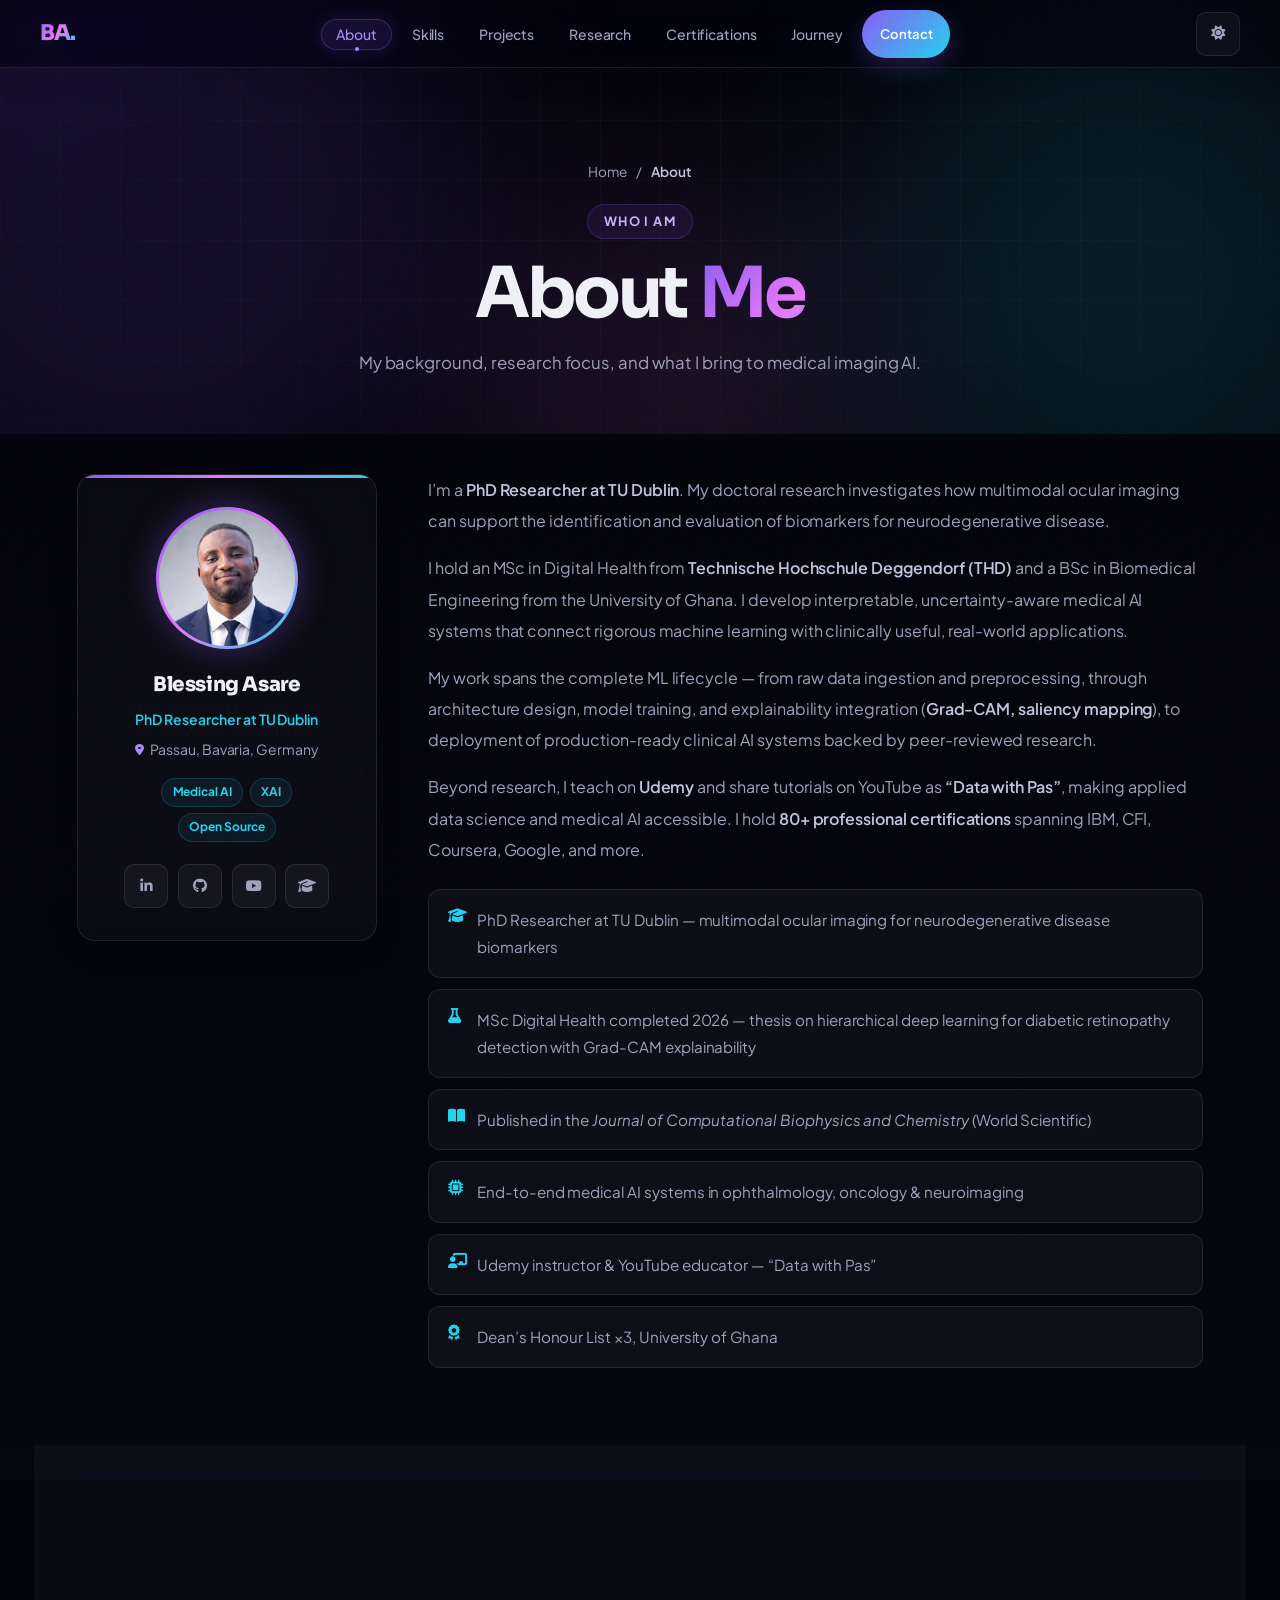
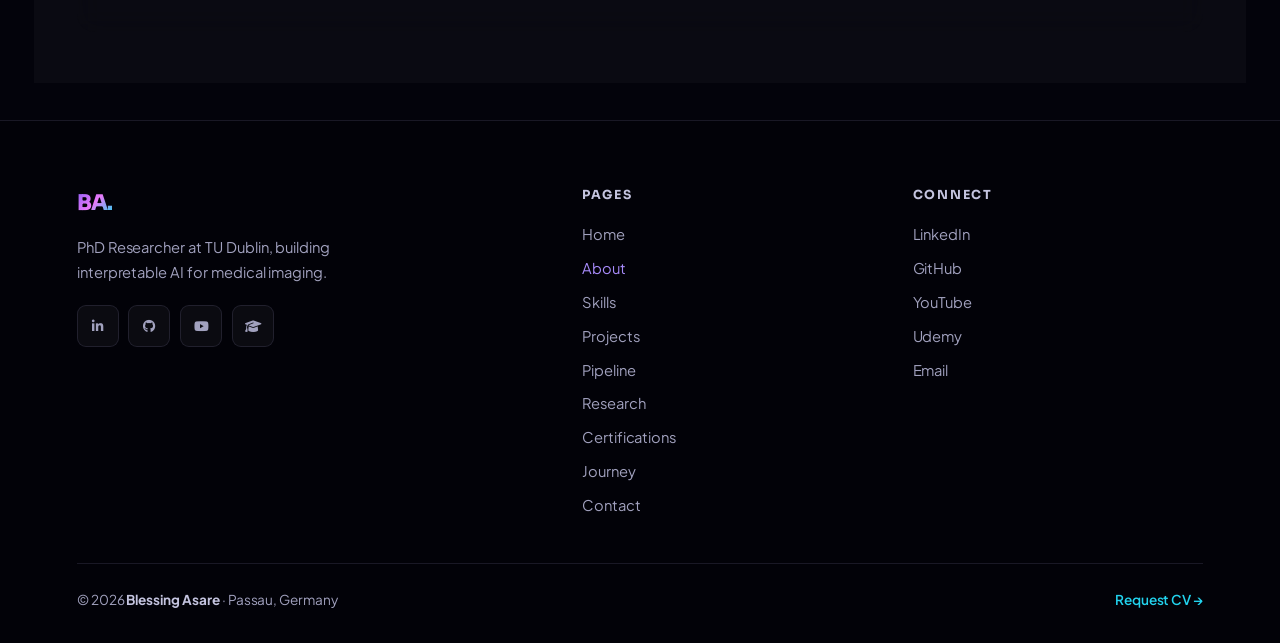
==== about.html @ c1b11897 "Split portfolio into multi-page site Home page plus separate pages for About, Skills, Projects, Pipe" ====
<!DOCTYPE html>
<html lang="en">
<head>
    <meta charset="UTF-8">
    <meta name="viewport" content="width=device-width, initial-scale=1.0">
    <title>About Me | Blessing Asare</title>
    <meta name="description" content="My background, research focus, and what I bring to medical imaging AI.">
    <meta property="og:title" content="About Me | Blessing Asare">
    <meta property="og:description" content="My background, research focus, and what I bring to medical imaging AI.">
    <meta property="og:image" content="https://pasbless1.github.io/portfolio/assets/profile.jpg">
    <meta property="og:type" content="website">
    <meta name="twitter:card" content="summary_large_image">
    
    <link href="https://fonts.googleapis.com/css2?family=Sora:wght@400;500;600;700;800&family=Plus+Jakarta+Sans:ital,wght@0,400;0,500;0,600;0,700;0,800;1,400&family=Instrument+Serif:ital@0;1&display=swap" rel="stylesheet">
<link rel="stylesheet" href="https://cdn.jsdelivr.net/npm/@fortawesome/fontawesome-free@6.5.2/css/all.min.css" crossorigin="anonymous">
    <link rel="stylesheet" href="assets/style.css">
    <script>try{if(localStorage.getItem('theme')==='light')document.documentElement.setAttribute('data-theme','light')}catch(e){}</script>
<noscript><style>.reveal{opacity:1!important;transform:none!important}@media(max-width:760px){nav{position:relative;height:auto;min-height:64px;flex-wrap:wrap;padding-block:1rem}.nav-links{display:flex;position:static;flex-wrap:wrap;order:3;padding:.5rem 0;box-shadow:none}.nav-links li,.nav-links a{width:auto}.hamburger,.theme-toggle{display:none}}</style></noscript>
</head>
<body>

<a class="skip-link" href="#main-content">Skip to content</a>
<div id="progress-bar"></div>
<div id="cursor-glow"></div>

<nav id="navbar" aria-label="Primary navigation">
    <a href="index.html" class="nav-logo">BA.</a>
    <ul class="nav-links" id="nav-menu">
        <li><a href="about.html" class="active" aria-current="page">About</a></li>
        <li><a href="skills.html">Skills</a></li>
        <li><a href="projects.html">Projects</a></li>
        <li><a href="research.html">Research</a></li>
        <li><a href="certifications.html">Certifications</a></li>
        <li><a href="journey.html">Journey</a></li>
        <li><a href="contact.html" class="btn btn-grad nav-cta" style="padding:0.45rem 1.1rem;font-size:0.82rem;">Contact</a></li>
    </ul>
    <div style="display:flex;align-items:center;gap:0.5rem">
        <button class="theme-toggle" id="theme-btn" onclick="toggleTheme()" aria-label="Toggle light/dark mode"><i class="fas fa-sun" id="theme-icon"></i></button>
        <button class="hamburger" onclick="toggleMenu()" aria-label="Open navigation menu" aria-controls="nav-menu" aria-expanded="false"><i class="fas fa-bars" id="ham-icon"></i></button>
    </div>
</nav>

<main id="main-content">
<header class="page-hero">
    <div class="aurora"><div class="aurora-blob"></div><div class="aurora-blob"></div><div class="aurora-blob"></div></div>
    <div class="hero-grid-bg"></div>
    <div class="page-hero-inner">
        <div class="crumbs" role="navigation" aria-label="Breadcrumb"><a href="index.html">Home</a><span aria-hidden="true">/</span><span aria-current="page">About</span></div>
        <span class="section-eyebrow">Who I Am</span>
        <h1 class="page-title">About <span class="grad">Me</span></h1>
        <p class="page-desc">My background, research focus, and what I bring to medical imaging AI.</p>
    </div>
</header>

<section id="about" class="page-body">
    <div class="container">
        <div class="about-grid">
            <div class="glass about-card reveal">
                <div class="about-photo-wrap">
                    <img src="assets/profile.jpg" alt="Blessing Asare — Medical AI Researcher" loading="lazy">
                </div>
                <div class="about-name">Blessing Asare</div>
                <div class="about-title">PhD Researcher at TU Dublin<br></div>
                <div class="about-location"><i class="fas fa-map-marker-alt" style="color:var(--violet-light);font-size:.75rem"></i> Passau, Bavaria, Germany</div>
                <div class="about-badges">
                    <span class="badge">Medical AI</span>
                    <span class="badge">XAI</span>
                    <span class="badge">Open Source</span>
                </div>
                <div class="socials">
                    <a href="https://www.linkedin.com/in/blessing-asare" target="_blank" class="social-btn" title="LinkedIn" rel="noopener noreferrer" aria-label="LinkedIn"><i class="fab fa-linkedin-in"></i></a>
                    <a href="https://github.com/PasBless1" target="_blank" class="social-btn" title="GitHub" rel="noopener noreferrer" aria-label="GitHub"><i class="fab fa-github"></i></a>
                    <a href="https://www.youtube.com/@DatawithPas" target="_blank" class="social-btn" title="YouTube" rel="noopener noreferrer" aria-label="YouTube"><i class="fab fa-youtube"></i></a>
                    <a href="https://www.udemy.com/user/pas-bless/" target="_blank" class="social-btn" title="Udemy" rel="noopener noreferrer" aria-label="Udemy"><i class="fas fa-graduation-cap"></i></a>
                </div>
            </div>
            <div class="about-content reveal">
                <p>I&rsquo;m a <strong>PhD Researcher at TU Dublin</strong>. My doctoral research investigates how multimodal ocular imaging can support the identification and evaluation of biomarkers for neurodegenerative disease.</p>
                <p>I hold an MSc in Digital Health from <strong>Technische Hochschule Deggendorf (THD)</strong> and a BSc in Biomedical Engineering from the University of Ghana. I develop interpretable, uncertainty-aware medical AI systems that connect rigorous machine learning with clinically useful, real-world applications.</p>
                <p>My work spans the complete ML lifecycle — from raw data ingestion and preprocessing, through architecture design, model training, and explainability integration (<strong>Grad-CAM, saliency mapping</strong>), to deployment of production-ready clinical AI systems backed by peer-reviewed research.</p>
                <p>Beyond research, I teach on <strong>Udemy</strong> and share tutorials on YouTube as <strong>&ldquo;Data with Pas&rdquo;</strong>, making applied data science and medical AI accessible. I hold <strong>80+ professional certifications</strong> spanning IBM, CFI, Coursera, Google, and more.</p>
                <ul class="about-highlights">
                    <li><i class="fas fa-graduation-cap"></i> PhD Researcher at TU Dublin — multimodal ocular imaging for neurodegenerative disease biomarkers</li>
                    <li><i class="fas fa-flask"></i> MSc Digital Health completed 2026 — thesis on hierarchical deep learning for diabetic retinopathy detection with Grad-CAM explainability</li>
                    <li><i class="fas fa-book-open"></i> <span>Published in the <em>Journal of Computational Biophysics and Chemistry</em> (World Scientific)</span></li>
                    <li><i class="fas fa-microchip"></i> End-to-end medical AI systems in ophthalmology, oncology &amp; neuroimaging</li>
                    <li><i class="fas fa-chalkboard-teacher"></i> Udemy instructor &amp; YouTube educator — &ldquo;Data with Pas&rdquo;</li>
                    <li><i class="fas fa-award"></i> Dean&rsquo;s Honour List &times;3, University of Ghana</li>
                </ul>
            </div>
        </div>
    </div>
</section>

<div class="next-wrap">
    <a class="glass next-card reveal" href="skills.html">
        <div><span class="next-label">Next &middot; Skills</span><span class="next-title">Skills &amp; Technologies</span></div>
        <span class="next-arrow" aria-hidden="true"><i class="fas fa-arrow-right"></i></span>
    </a>
</div>
</main>

<footer class="site-footer">
    <div class="footer-top">
        <div class="footer-brand">
            <a href="index.html" class="nav-logo">BA.</a>
            <p>PhD Researcher at TU Dublin, building interpretable AI for medical imaging.</p>
            <div class="footer-socials">
                <a href="https://www.linkedin.com/in/blessing-asare" target="_blank" class="footer-social-btn" title="LinkedIn" rel="noopener noreferrer" aria-label="LinkedIn"><i class="fab fa-linkedin-in"></i></a>
                <a href="https://github.com/PasBless1" target="_blank" class="footer-social-btn" title="GitHub" rel="noopener noreferrer" aria-label="GitHub"><i class="fab fa-github"></i></a>
                <a href="https://www.youtube.com/@DatawithPas" target="_blank" class="footer-social-btn" title="YouTube" rel="noopener noreferrer" aria-label="YouTube"><i class="fab fa-youtube"></i></a>
                <a href="https://www.udemy.com/user/pas-bless/" target="_blank" class="footer-social-btn" title="Udemy" rel="noopener noreferrer" aria-label="Udemy"><i class="fas fa-graduation-cap"></i></a>
            </div>
        </div>
        <div>
            <h4>Pages</h4>
            <ul>
                <li><a href="index.html">Home</a></li>
                <li><a href="about.html" aria-current="page">About</a></li>
                <li><a href="skills.html">Skills</a></li>
                <li><a href="projects.html">Projects</a></li>
                <li><a href="pipeline.html">Pipeline</a></li>
                <li><a href="research.html">Research</a></li>
                <li><a href="certifications.html">Certifications</a></li>
                <li><a href="journey.html">Journey</a></li>
                <li><a href="contact.html">Contact</a></li>
            </ul>
        </div>
        <div>
            <h4>Connect</h4>
            <ul>
                <li><a href="https://www.linkedin.com/in/blessing-asare" target="_blank" rel="noopener noreferrer">LinkedIn</a></li>
                <li><a href="https://github.com/PasBless1" target="_blank" rel="noopener noreferrer">GitHub</a></li>
                <li><a href="https://www.youtube.com/@DatawithPas" target="_blank" rel="noopener noreferrer">YouTube</a></li>
                <li><a href="https://www.udemy.com/user/pas-bless/" target="_blank" rel="noopener noreferrer">Udemy</a></li>
                <li><a href="mailto:asareblessing8@gmail.com">Email</a></li>
            </ul>
        </div>
    </div>
    <div class="footer-bottom">
        <span>&copy; 2026 <strong style="color:var(--text-soft)">Blessing Asare</strong> &middot; Passau, Germany</span>
        <a href="mailto:asareblessing8@gmail.com?subject=CV%20request">Request CV &rarr;</a>
    </div>
</footer>

<button class="to-top" id="to-top" type="button" aria-label="Back to top"><svg viewBox="0 0 50 50" aria-hidden="true"><circle cx="25" cy="25" r="23"/></svg><i class="fas fa-arrow-up" aria-hidden="true"></i></button>

<script src="assets/main.js"></script>
</body>
</html>
---- assets/style.css ----
*,*::before,*::after{box-sizing:border-box;margin:0;padding:0}
    :root{
        --bg:#03030b;--bg-2:#060612;
        --surface:rgba(255,255,255,0.04);--surface-hover:rgba(255,255,255,0.07);
        --border:rgba(255,255,255,0.07);--border-hover:rgba(139,92,246,0.5);
        --text:#f0f0f8;--text-muted:#6a6a92;--text-soft:#a0a0c8;
        --violet:#8b5cf6;--violet-light:#a78bfa;--cyan:#22d3ee;--pink:#e879f9;--green:#22c55e;
        --amber:#f59e0b;
        --gradient:linear-gradient(135deg,#8b5cf6 0%,#22d3ee 100%);
        --gradient-2:linear-gradient(135deg,#8b5cf6 0%,#e879f9 50%,#22d3ee 100%);
        --r:18px;
    }
    html{scroll-behavior:smooth;scroll-padding-top:80px}
    body{font-family:'Plus Jakarta Sans',system-ui,sans-serif;background:var(--bg);color:var(--text);line-height:1.7;overflow-x:hidden}
    ::-webkit-scrollbar{width:4px}::-webkit-scrollbar-track{background:transparent}
    ::-webkit-scrollbar-thumb{background:linear-gradient(180deg,var(--violet),var(--cyan));border-radius:4px}

    /* ── SCROLL PROGRESS ── */
    #progress-bar{position:fixed;top:0;left:0;height:2.5px;width:0%;background:var(--gradient-2);z-index:300;box-shadow:0 0 10px rgba(139,92,246,0.8)}

    /* ── CURSOR GLOW ── */
    #cursor-glow{position:fixed;pointer-events:none;z-index:0;width:500px;height:500px;border-radius:50%;background:radial-gradient(circle,rgba(139,92,246,0.06) 0%,transparent 68%);transform:translate(-50%,-50%);transition:left .7s ease,top .7s ease}

    /* ── NAV ── */
    nav{position:fixed;top:0;left:0;right:0;z-index:100;padding:0 2.5rem;height:68px;display:flex;align-items:center;justify-content:space-between;background:rgba(3,3,11,0.6);backdrop-filter:blur(28px) saturate(200%);border-bottom:1px solid var(--border);transition:background .3s}
    nav.scrolled{background:rgba(3,3,11,0.88)}
    .nav-logo{font-family:'Sora',sans-serif;font-size:1.35rem;font-weight:800;background:var(--gradient-2);-webkit-background-clip:text;-webkit-text-fill-color:transparent;text-decoration:none;letter-spacing:-0.02em}
    .nav-links{display:flex;gap:0.25rem;list-style:none;align-items:center}
    .nav-links a{color:var(--text-muted);text-decoration:none;font-size:0.84rem;font-weight:500;padding:0.4rem 0.95rem;border-radius:50px;transition:all .25s}
    .nav-links a:hover{color:var(--text);background:var(--surface)}
    .nav-links a.active{color:var(--violet-light)!important;background:rgba(139,92,246,0.1)}
    .nav-cta{background:var(--gradient)!important;color:white!important;font-weight:600!important;box-shadow:0 0 22px rgba(139,92,246,0.3)}
    .nav-cta:hover{box-shadow:0 0 36px rgba(139,92,246,0.55)!important;transform:translateY(-1px)}
    .hamburger{display:none;cursor:pointer;color:var(--text);font-size:1.2rem;background:none;border:none;width:38px;height:38px;border-radius:10px;background:var(--surface);border:1px solid var(--border);align-items:center;justify-content:center}

    /* ── HERO ── */
    #hero{min-height:100vh;display:grid;grid-template-columns:1fr 1fr;gap:4rem;align-items:center;padding:9rem 6vw 5rem;position:relative;overflow:hidden}
    .aurora{position:absolute;inset:0;z-index:0;pointer-events:none;overflow:hidden}
    .aurora-blob{position:absolute;border-radius:50%;filter:blur(110px);opacity:0.15;animation:float 14s ease-in-out infinite}
    .aurora-blob:nth-child(1){width:650px;height:650px;background:#8b5cf6;top:-120px;left:-180px;animation-delay:0s}
    .aurora-blob:nth-child(2){width:550px;height:550px;background:#22d3ee;bottom:-120px;right:-120px;animation-delay:-5s}
    .aurora-blob:nth-child(3){width:380px;height:380px;background:#e879f9;top:45%;left:38%;animation-delay:-9s}
    @keyframes float{0%,100%{transform:translate(0,0) scale(1)}33%{transform:translate(35px,-35px) scale(1.06)}66%{transform:translate(-25px,22px) scale(0.96)}}
    .hero-grid-bg{position:absolute;inset:0;z-index:0;background-image:linear-gradient(rgba(255,255,255,0.025) 1px,transparent 1px),linear-gradient(90deg,rgba(255,255,255,0.025) 1px,transparent 1px);background-size:60px 60px;mask-image:radial-gradient(ellipse 85% 85% at 50% 50%,black 30%,transparent 100%)}
    .hero-left,.hero-right{position:relative;z-index:1}
    .hero-right{display:flex;flex-direction:column;align-items:center;gap:1.8rem}

    /* eyebrow */
    .hero-eyebrow{display:inline-flex;align-items:center;gap:0.6rem;background:rgba(139,92,246,0.1);border:1px solid rgba(139,92,246,0.28);color:#c4b5fd;padding:0.38rem 1.1rem;border-radius:50px;font-size:0.77rem;font-weight:600;letter-spacing:0.05em;text-transform:uppercase;margin-bottom:1.6rem}
    .hero-eyebrow .dot{width:7px;height:7px;background:var(--green);border-radius:50%;box-shadow:0 0 6px rgba(34,197,94,0.8);animation:pulse-dot 2s ease-in-out infinite}
    @keyframes pulse-dot{0%,100%{opacity:1;transform:scale(1)}50%{opacity:0.4;transform:scale(1.6)}}

    /* title */
    h1.hero-title{font-family:'Sora',sans-serif;font-size:clamp(2.8rem,5.8vw,5rem);font-weight:800;line-height:1.03;letter-spacing:-0.03em;margin-bottom:1.1rem}
    .hero-title .name{display:block;background:var(--gradient-2);background-size:200% auto;-webkit-background-clip:text;-webkit-text-fill-color:transparent;animation:shimmer 6s linear infinite}
    @keyframes shimmer{0%{background-position:0% center}100%{background-position:200% center}}

    /* role pills */
    .hero-role{display:flex;flex-wrap:wrap;gap:0.5rem;margin-bottom:1.5rem}
    .role-pill{background:rgba(255,255,255,0.04);border:1px solid rgba(255,255,255,0.1);color:var(--text-soft);padding:0.3rem 0.9rem;border-radius:50px;font-size:0.8rem;font-weight:500}

    .hero-desc{font-size:0.97rem;color:var(--text-muted);line-height:1.9;margin-bottom:2.2rem;max-width:520px}
    .hero-desc strong{color:var(--text-soft);font-weight:600}
    .hero-actions{display:flex;gap:0.85rem;flex-wrap:wrap}
    .btn{display:inline-flex;align-items:center;gap:0.5rem;padding:0.82rem 1.9rem;border-radius:50px;font-size:0.9rem;font-weight:600;text-decoration:none;transition:all .3s;cursor:pointer;border:none}
    .btn-grad{background:var(--gradient);color:white;box-shadow:0 0 28px rgba(139,92,246,0.35)}
    .btn-grad:hover{transform:translateY(-3px);box-shadow:0 0 45px rgba(139,92,246,0.6)}
    .btn-ghost{background:rgba(255,255,255,0.04);color:var(--text);border:1px solid var(--border)}
    .btn-ghost:hover{background:rgba(255,255,255,0.08);border-color:rgba(139,92,246,0.45);transform:translateY(-3px)}

    /* photo ring */
    .hero-photo-wrap{position:relative;display:flex;align-items:center;justify-content:center}
    .hero-photo-ring{position:relative;width:268px;height:268px;border-radius:50%;padding:4px;background:var(--gradient-2);box-shadow:0 0 0 12px rgba(139,92,246,0.07),0 0 70px rgba(139,92,246,0.45),0 0 140px rgba(34,211,238,0.12);animation:ring-pulse 4.5s ease-in-out infinite}
    @keyframes ring-pulse{0%,100%{box-shadow:0 0 0 12px rgba(139,92,246,0.07),0 0 70px rgba(139,92,246,0.45),0 0 140px rgba(34,211,238,0.12)}50%{box-shadow:0 0 0 18px rgba(139,92,246,0.1),0 0 90px rgba(139,92,246,0.65),0 0 180px rgba(34,211,238,0.22)}}
    .hero-photo-ring img{width:100%;height:100%;border-radius:50%;object-fit:cover;object-position:center 10%;display:block}
    .hero-photo-badge{position:absolute;bottom:10px;right:-14px;background:rgba(3,3,11,0.92);backdrop-filter:blur(12px);border:1px solid rgba(34,211,238,0.25);border-radius:50px;padding:0.48rem 1rem;font-size:0.74rem;font-weight:700;color:var(--cyan);display:flex;align-items:center;gap:0.45rem;white-space:nowrap;box-shadow:0 4px 20px rgba(0,0,0,0.4)}
    .hero-photo-badge .green-dot{width:7px;height:7px;background:var(--green);border-radius:50%;box-shadow:0 0 6px rgba(34,197,94,0.8);animation:pulse-dot 2s infinite}

    /* stats */
    .hero-stats{display:grid;grid-template-columns:repeat(3,1fr);gap:1px;background:var(--border);border:1px solid var(--border);border-radius:var(--r);overflow:hidden;width:100%}
    .hero-stat{background:var(--bg);padding:1.3rem 1rem;text-align:center;transition:background .3s;position:relative;overflow:hidden}
    .hero-stat::before{content:'';position:absolute;top:0;left:0;right:0;height:2px;background:var(--gradient);transform:scaleX(0);transition:transform .3s;transform-origin:left}
    .hero-stat:hover::before{transform:scaleX(1)}
    .hero-stat:hover{background:var(--surface)}
    .hero-stat-num{font-family:'Sora',sans-serif;font-size:2rem;font-weight:800;background:var(--gradient-2);-webkit-background-clip:text;-webkit-text-fill-color:transparent;line-height:1}
    .hero-stat-label{font-size:0.69rem;color:var(--text-muted);margin-top:0.35rem;font-weight:500;text-transform:uppercase;letter-spacing:0.06em}

    /* ── SHARED ── */
    section{padding:7rem 6vw;position:relative;z-index:1}
    .container{max-width:1200px;margin:0 auto}
    .section-header{text-align:center;margin-bottom:4rem}
    .section-eyebrow{display:inline-block;background:rgba(139,92,246,0.09);border:1px solid rgba(139,92,246,0.22);color:#c4b5fd;padding:0.28rem 1rem;border-radius:50px;font-size:0.71rem;font-weight:700;letter-spacing:0.12em;text-transform:uppercase;margin-bottom:1rem}
    h2.section-title{font-family:'Sora',sans-serif;font-size:clamp(1.9rem,3.5vw,2.8rem);font-weight:800;letter-spacing:-0.03em;margin-bottom:0.8rem;position:relative;display:inline-block}
    h2.section-title::after{content:'';display:block;height:3px;margin-top:0.5rem;background:var(--gradient-2);border-radius:2px;width:60%;margin-left:auto;margin-right:auto}
    .section-desc{color:var(--text-muted);max-width:560px;margin:.6rem auto 0;font-size:0.95rem;line-height:1.8}

    .glass{background:rgba(255,255,255,0.03);border:1px solid var(--border);border-radius:var(--r);backdrop-filter:blur(12px);transition:all .35s cubic-bezier(0.4,0,0.2,1)}
    .glass:hover{background:rgba(255,255,255,0.055);border-color:rgba(139,92,246,0.3);transform:translateY(-4px);box-shadow:0 24px 60px rgba(139,92,246,0.1)}

    /* section separators */
    .section-sep{height:1px;background:linear-gradient(90deg,transparent,rgba(139,92,246,0.3),rgba(34,211,238,0.2),transparent);margin:0 6vw}

    /* ── ABOUT ── */
    #about{background:linear-gradient(180deg,var(--bg) 0%,#060612 100%)}
    .about-grid{display:grid;grid-template-columns:300px 1fr;gap:3rem;align-items:start}
    .about-card{padding:2.5rem;text-align:center;position:relative;overflow:hidden}
    .about-card::before{content:'';position:absolute;top:0;left:0;right:0;height:3px;background:var(--gradient-2)}
    .about-photo-wrap{width:130px;height:130px;border-radius:50%;padding:3px;background:var(--gradient-2);margin:0 auto 1.2rem;box-shadow:0 0 35px rgba(139,92,246,0.35)}
    .about-photo-wrap img{width:100%;height:100%;border-radius:50%;object-fit:cover;object-position:center 10%;display:block}
    .about-name{font-family:'Sora',sans-serif;font-size:1.25rem;font-weight:800;letter-spacing:-0.02em}
    .about-title{color:var(--cyan);font-size:0.8rem;font-weight:600;margin-top:0.35rem;line-height:1.6}
    .about-location{color:var(--text-muted);font-size:0.76rem;margin-top:0.5rem;display:flex;align-items:center;justify-content:center;gap:0.4rem}
    .about-badges{display:flex;gap:0.4rem;justify-content:center;flex-wrap:wrap;margin-top:1rem}
    .badge{background:rgba(34,211,238,0.07);border:1px solid rgba(34,211,238,0.18);color:var(--cyan);padding:0.2rem 0.65rem;border-radius:50px;font-size:0.67rem;font-weight:700}
    .socials{display:flex;justify-content:center;gap:0.6rem;margin-top:1.4rem}
    .social-btn{width:38px;height:38px;border-radius:10px;background:var(--surface);border:1px solid var(--border);display:flex;align-items:center;justify-content:center;color:var(--text-muted);text-decoration:none;transition:all .25s;font-size:0.9rem}
    .social-btn:hover{background:var(--violet);border-color:var(--violet);color:white;transform:translateY(-3px) scale(1.05)}
    .about-content p{color:var(--text-muted);margin-bottom:1rem;line-height:1.9;font-size:0.94rem}
    .about-content strong{color:var(--text-soft);font-weight:600}
    .about-highlights{list-style:none;margin-top:1.5rem;display:flex;flex-direction:column;gap:0.7rem}
    .about-highlights li{display:flex;align-items:flex-start;gap:0.8rem;padding:0.9rem 1.1rem;border-radius:12px;background:var(--surface);border:1px solid var(--border);font-size:0.87rem;color:var(--text-muted);transition:all .25s}
    .about-highlights li:hover{border-color:rgba(139,92,246,0.3);background:var(--surface-hover);color:var(--text-soft)}
    .about-highlights li i{color:var(--cyan);flex-shrink:0;margin-top:2px;width:16px}

    /* ── SKILLS ── */
    #skills{background:var(--bg)}
    .skills-grid{display:grid;grid-template-columns:repeat(auto-fit,minmax(270px,1fr));gap:1.2rem}
    .skill-card{padding:1.9rem;position:relative;overflow:hidden;border-bottom:3px solid transparent;transition:all .35s}
    .skill-card.c-violet:hover{border-color:var(--violet);box-shadow:0 20px 50px rgba(139,92,246,0.15)}
    .skill-card.c-cyan:hover{border-color:var(--cyan);box-shadow:0 20px 50px rgba(34,211,238,0.12)}
    .skill-card.c-pink:hover{border-color:var(--pink);box-shadow:0 20px 50px rgba(232,121,249,0.12)}
    .skill-card.c-blue:hover{border-color:#60a5fa;box-shadow:0 20px 50px rgba(96,165,250,0.12)}
    .skill-card.c-green:hover{border-color:var(--green);box-shadow:0 20px 50px rgba(34,197,94,0.1)}
    .skill-card.c-amber:hover{border-color:var(--amber);box-shadow:0 20px 50px rgba(245,158,11,0.1)}
    .skill-card-header{display:flex;align-items:center;gap:0.9rem;margin-bottom:1.3rem}
    .skill-icon-wrap{width:44px;height:44px;border-radius:12px;display:flex;align-items:center;justify-content:center;font-size:1.3rem;flex-shrink:0}
    .ic-violet{background:rgba(139,92,246,0.12);border:1px solid rgba(139,92,246,0.2)}
    .ic-cyan{background:rgba(34,211,238,0.1);border:1px solid rgba(34,211,238,0.18)}
    .ic-pink{background:rgba(232,121,249,0.1);border:1px solid rgba(232,121,249,0.18)}
    .ic-blue{background:rgba(96,165,250,0.1);border:1px solid rgba(96,165,250,0.18)}
    .ic-green{background:rgba(34,197,94,0.1);border:1px solid rgba(34,197,94,0.18)}
    .ic-amber{background:rgba(245,158,11,0.1);border:1px solid rgba(245,158,11,0.18)}
    .skill-card h3{font-family:'Sora',sans-serif;font-size:0.95rem;font-weight:700}
    .skill-tags{display:flex;flex-wrap:wrap;gap:0.45rem}
    .skill-tag{background:rgba(255,255,255,0.04);border:1px solid rgba(255,255,255,0.08);color:var(--text-muted);padding:0.25rem 0.72rem;border-radius:50px;font-size:0.74rem;font-weight:500;transition:all .2s;cursor:default}
    .skill-card.c-violet .skill-tag:hover{background:rgba(139,92,246,0.12);border-color:rgba(139,92,246,0.4);color:#c4b5fd}
    .skill-card.c-cyan .skill-tag:hover{background:rgba(34,211,238,0.1);border-color:rgba(34,211,238,0.35);color:var(--cyan)}
    .skill-card.c-pink .skill-tag:hover{background:rgba(232,121,249,0.1);border-color:rgba(232,121,249,0.35);color:var(--pink)}
    .skill-card.c-blue .skill-tag:hover{background:rgba(96,165,250,0.1);border-color:rgba(96,165,250,0.35);color:#93c5fd}
    .skill-card.c-green .skill-tag:hover{background:rgba(34,197,94,0.1);border-color:rgba(34,197,94,0.35);color:var(--green)}
    .skill-card.c-amber .skill-tag:hover{background:rgba(245,158,11,0.1);border-color:rgba(245,158,11,0.35);color:var(--amber)}

    /* ── PROJECTS ── */
    #projects{background:linear-gradient(180deg,var(--bg) 0%,#060612 100%)}
    .projects-grid{display:grid;grid-template-columns:repeat(auto-fit,minmax(320px,1fr));gap:1.3rem}
    .project-card{padding:2rem;position:relative;overflow:hidden}
    .project-card::before{content:'';position:absolute;top:0;left:0;right:0;height:3px;background:var(--gradient-2);transform:scaleX(0);transition:transform .4s ease;transform-origin:left}
    .glass.project-card:hover::before{transform:scaleX(1)}
    .project-top{display:flex;justify-content:space-between;align-items:flex-start;margin-bottom:1.1rem}
    .project-emoji-box{width:52px;height:52px;border-radius:14px;background:rgba(139,92,246,0.1);border:1px solid rgba(139,92,246,0.2);display:flex;align-items:center;justify-content:center;font-size:1.7rem}
    .project-actions{display:flex;gap:0.5rem}
    .icon-btn{width:34px;height:34px;background:var(--surface);border:1px solid var(--border);border-radius:10px;display:flex;align-items:center;justify-content:center;color:var(--text-muted);text-decoration:none;transition:all .25s;font-size:0.82rem}
    .icon-btn:hover{background:var(--violet);border-color:var(--violet);color:white;transform:translateY(-2px)}
    .project-card h3{font-family:'Sora',sans-serif;font-size:1.05rem;font-weight:700;margin-bottom:0.65rem}
    .project-card p{color:var(--text-muted);font-size:0.85rem;line-height:1.8;margin-bottom:1.3rem}
    .tech-pills{display:flex;flex-wrap:wrap;gap:0.4rem}
    .tech-pill{background:rgba(34,211,238,0.07);border:1px solid rgba(34,211,238,0.18);color:var(--cyan);padding:0.2rem 0.68rem;border-radius:50px;font-size:0.71rem;font-weight:600}
    .projects-more{text-align:center;margin-top:2.5rem}
    .projects-more a{color:var(--cyan);font-weight:700;text-decoration:none;font-size:0.9rem;display:inline-flex;align-items:center;gap:0.4rem;transition:gap .2s}
    .projects-more a:hover{gap:0.8rem}

    /* ── PUBLICATIONS ── */
    #publications{background:var(--bg)}
    .pub-card{padding:2rem;display:grid;grid-template-columns:auto 1fr;gap:1.6rem;align-items:flex-start;margin-bottom:1.2rem}
    .glass.pub-card:hover{transform:translateX(6px) translateY(-2px)}
    .pub-year-pill{background:var(--gradient);color:white;padding:0.65rem 1rem;border-radius:12px;font-family:'Sora',sans-serif;font-weight:800;font-size:0.88rem;min-width:72px;text-align:center;align-self:flex-start;box-shadow:0 4px 16px rgba(139,92,246,0.3)}
    .pub-title{font-family:'Sora',sans-serif;font-weight:700;font-size:1rem;margin-bottom:0.45rem}
    .pub-venue{color:var(--cyan);font-size:0.82rem;font-weight:600;margin-bottom:0.55rem}
    .pub-authors{color:var(--text-muted);font-size:0.8rem;line-height:1.7;margin-bottom:0.8rem}
    .pub-authors strong{color:#c4b5fd}
    .pill{display:inline-block;padding:0.2rem 0.68rem;border-radius:50px;font-size:0.69rem;font-weight:700;margin-right:0.4rem;margin-top:0.2rem}
    .pill-cyan{background:rgba(34,211,238,0.08);color:var(--cyan);border:1px solid rgba(34,211,238,0.2)}
    .pill-amber{background:rgba(245,158,11,0.1);color:var(--amber);border:1px solid rgba(245,158,11,0.25)}
    .pub-link{display:inline-flex;align-items:center;gap:0.45rem;color:var(--cyan);text-decoration:none;font-size:0.82rem;font-weight:700;margin-top:0.9rem;transition:gap .2s}
    .pub-link:hover{gap:0.75rem;color:#c4b5fd}
    .pub-forthcoming{border-left:3px solid var(--amber);background:rgba(245,158,11,0.04);padding:1.5rem 2rem;border-radius:0 var(--r) var(--r) 0;margin-bottom:1.2rem}
    .pub-forthcoming .pub-title{color:var(--text)}
    .pub-forthcoming .pub-venue{color:var(--amber)}

    /* ── CERTIFICATIONS ── */
    #certifications{background:linear-gradient(180deg,var(--bg) 0%,#060612 100%)}
    .certs-hero{border-radius:var(--r);padding:2.5rem;background:linear-gradient(135deg,rgba(139,92,246,0.1) 0%,rgba(34,211,238,0.05) 100%);border:1px solid rgba(139,92,246,0.18);display:flex;align-items:center;gap:2rem;margin-bottom:2rem;position:relative;overflow:hidden}
    .certs-hero::before{content:'';position:absolute;top:-40%;right:-40px;width:320px;height:320px;background:radial-gradient(circle,rgba(139,92,246,0.12),transparent 70%);pointer-events:none}
    .certs-hero-num{font-family:'Sora',sans-serif;font-size:5.5rem;font-weight:800;line-height:1;background:var(--gradient-2);-webkit-background-clip:text;-webkit-text-fill-color:transparent;flex-shrink:0}
    .certs-hero-text h3{font-family:'Sora',sans-serif;font-size:1.2rem;font-weight:700;margin-bottom:0.4rem}
    .certs-hero-text p{color:var(--text-muted);font-size:0.88rem;line-height:1.65}
    .certs-hero-link{margin-left:auto;flex-shrink:0;position:relative;z-index:2}
    .udemy-banner{padding:1.8rem 2rem;border-radius:var(--r);background:linear-gradient(135deg,rgba(164,53,240,0.1),rgba(139,92,246,0.05));border:1px solid rgba(164,53,240,0.18);display:flex;align-items:center;gap:1.5rem;margin-bottom:2rem}
    .udemy-icon{width:54px;height:54px;border-radius:14px;background:#a435f0;display:flex;align-items:center;justify-content:center;font-size:1.5rem;flex-shrink:0;box-shadow:0 4px 20px rgba(164,53,240,0.4)}
    .udemy-text h3{font-family:'Sora',sans-serif;font-size:0.95rem;font-weight:700;margin-bottom:0.25rem}
    .udemy-text p{color:var(--text-muted);font-size:0.82rem}
    .udemy-banner a{margin-left:auto;flex-shrink:0}
    .certs-grid{display:grid;grid-template-columns:repeat(auto-fit,minmax(300px,1fr));gap:1.2rem}
    .cert-card{padding:2rem;position:relative;overflow:hidden}
    .cert-card::after{content:'';position:absolute;bottom:0;left:0;right:0;height:2px;opacity:0;transition:opacity .3s}
    .cert-card.ibm::after{background:linear-gradient(90deg,#0062ff,#00d4e0)}
    .cert-card.cfi::after{background:linear-gradient(90deg,#1a9f5a,#00c27e)}
    .glass.cert-card:hover::after{opacity:1}
    .cert-provider-row{display:flex;align-items:center;gap:0.9rem;margin-bottom:1.3rem}
    .cert-logo{width:46px;height:46px;border-radius:12px;display:flex;align-items:center;justify-content:center;font-weight:900;font-size:0.8rem;flex-shrink:0}
    .cert-logo.ibm{background:linear-gradient(135deg,#0062ff,#0095e0);color:white;box-shadow:0 4px 14px rgba(0,98,255,0.35)}
    .cert-logo.cfi{background:linear-gradient(135deg,#1a9f5a,#00c27e);color:white;box-shadow:0 4px 14px rgba(26,159,90,0.35)}
    .cert-provider-row strong{display:block;font-size:0.88rem}
    .cert-provider-row span{color:var(--text-muted);font-size:0.74rem;display:block;margin-top:0.1rem}
    .cert-card h3{font-family:'Sora',sans-serif;font-weight:700;font-size:0.95rem;margin-bottom:0.6rem}
    .cert-card p{color:var(--text-muted);font-size:0.83rem;line-height:1.75;margin-bottom:1rem}
    .cert-pill-ibm{background:rgba(0,98,255,0.1);color:#60a5fa;border:1px solid rgba(0,98,255,0.25);display:inline-block;padding:0.18rem 0.65rem;border-radius:50px;font-size:0.69rem;font-weight:700}
    .cert-pill-cfi{background:rgba(26,159,90,0.1);color:#4ade80;border:1px solid rgba(26,159,90,0.25);display:inline-block;padding:0.18rem 0.65rem;border-radius:50px;font-size:0.69rem;font-weight:700}

    /* ── TIMELINE ── */
    #experience{background:var(--bg)}
    .timeline{position:relative;padding-left:0}
    .timeline::before{content:'';position:absolute;left:calc(2.5rem - 1px);top:0;bottom:0;width:2px;background:linear-gradient(180deg,transparent,rgba(139,92,246,0.5) 10%,rgba(34,211,238,0.4) 50%,rgba(139,92,246,0.5) 90%,transparent)}
    .tl-item{display:grid;grid-template-columns:5rem 1fr;gap:1.5rem;margin-bottom:1.8rem;position:relative}
    .tl-left{display:flex;align-items:flex-start;justify-content:center;padding-top:1.5rem}
    .tl-dot{width:14px;height:14px;border-radius:50%;background:var(--gradient-2);box-shadow:0 0 0 4px rgba(139,92,246,0.15),0 0 16px rgba(139,92,246,0.5);flex-shrink:0;position:relative;z-index:1}
    .tl-card{padding:1.8rem 2rem}
    .tl-period{font-size:0.72rem;font-weight:700;color:var(--violet-light);text-transform:uppercase;letter-spacing:0.1em;margin-bottom:0.45rem}
    .tl-title{font-family:'Sora',sans-serif;font-weight:800;font-size:1.05rem;margin-bottom:0.3rem}
    .tl-org{color:var(--cyan);font-size:0.82rem;font-weight:600;margin-bottom:0.7rem}
    .tl-desc{color:var(--text-muted);font-size:0.86rem;line-height:1.8}
    .tl-desc em{color:var(--text-soft);font-style:italic}

    /* ── CONTACT ── */
    #contact{background:linear-gradient(180deg,#060612 0%,var(--bg) 100%)}
    .contact-inner{max-width:800px;margin:0 auto;text-align:center}
    .contact-grid{display:grid;grid-template-columns:repeat(auto-fit,minmax(130px,1fr));gap:1rem;margin:2.5rem 0}
    .contact-btn{padding:1.8rem 1rem;border-radius:var(--r);background:var(--surface);border:1px solid var(--border);text-decoration:none;color:var(--text);transition:all .3s;display:flex;flex-direction:column;align-items:center;gap:0.65rem;position:relative;overflow:hidden}
    .contact-btn::before{content:'';position:absolute;inset:0;background:radial-gradient(circle at 50% 120%,rgba(139,92,246,0.15),transparent 70%);opacity:0;transition:opacity .3s}
    .contact-btn:hover{border-color:rgba(139,92,246,0.4);transform:translateY(-5px);box-shadow:0 16px 45px rgba(139,92,246,0.18)}
    .contact-btn:hover::before{opacity:1}
    .contact-btn i{font-size:1.7rem;background:var(--gradient-2);-webkit-background-clip:text;-webkit-text-fill-color:transparent;transition:transform .3s}
    .contact-btn:hover i{transform:scale(1.15)}
    .contact-btn strong{font-size:0.84rem;font-weight:700}
    .contact-btn span{font-size:0.72rem;color:var(--text-muted)}
    .contact-footer-note{color:var(--text-muted);font-size:0.88rem;margin-top:1.5rem;line-height:1.8}
    .contact-footer-note strong{color:var(--text-soft)}

    /* ── FOOTER ── */
    footer{background:#020208;border-top:1px solid var(--border);padding:2rem 6vw;display:flex;justify-content:space-between;align-items:center;font-size:0.82rem;color:var(--text-muted);flex-wrap:wrap;gap:1rem}
    .footer-socials{display:flex;gap:0.6rem}
    .footer-social-btn{width:34px;height:34px;border-radius:9px;background:var(--surface);border:1px solid var(--border);display:flex;align-items:center;justify-content:center;color:var(--text-muted);text-decoration:none;font-size:0.82rem;transition:all .25s}
    .footer-social-btn:hover{background:var(--violet);border-color:var(--violet);color:white;transform:translateY(-2px)}

    /* ── REVEAL ANIM ── */
    .reveal{opacity:0;transform:translateY(28px);transition:opacity .65s ease,transform .65s ease}
    .reveal.visible{opacity:1;transform:translateY(0)}

    /* ── RESPONSIVE ── */
    @media(max-width:960px){
        #hero{grid-template-columns:1fr;padding:8rem 6vw 4rem;gap:3rem}
        .hero-right{order:-1}
        .about-grid{grid-template-columns:1fr}
        .timeline::before{left:1.5rem}
        .tl-item{grid-template-columns:3rem 1fr}
    }
    @media(max-width:700px){
        nav{padding:0 1.2rem}
        .nav-links{display:none}
        .hamburger{display:flex}
        section{padding:5rem 5vw}
        .pub-card{grid-template-columns:1fr}
        .certs-hero{flex-direction:column;text-align:center}
        .certs-hero-num{font-size:3.5rem}
        .certs-hero-link,.udemy-banner a{margin-left:0}
        .udemy-banner{flex-direction:column;text-align:center}
        footer{flex-direction:column;text-align:center}
    }

    /* ── LIGHT MODE ── */
    [data-theme="light"]{
        --bg:#f4f4fc;--bg-2:#ebebf5;
        --surface:rgba(0,0,0,0.04);--surface-hover:rgba(0,0,0,0.07);
        --border:rgba(0,0,0,0.1);--border-hover:rgba(139,92,246,0.5);
        --text:#1a1a2e;--text-muted:#5a5a7a;--text-soft:#3a3a5a;
    }
    [data-theme="light"] body{background:var(--bg)}
    [data-theme="light"] nav{background:rgba(244,244,252,0.85)}
    [data-theme="light"] nav.scrolled{background:rgba(244,244,252,0.97)}
    [data-theme="light"] .hero-stat{background:var(--bg)}
    [data-theme="light"] #about{background:linear-gradient(180deg,var(--bg) 0%,var(--bg-2) 100%)}
    [data-theme="light"] #skills,[data-theme="light"] #projects,[data-theme="light"] #certifications,[data-theme="light"] #experience,[data-theme="light"] #contact{background:var(--bg)}
    [data-theme="light"] #cursor-glow{background:radial-gradient(circle,rgba(139,92,246,0.05) 0%,transparent 68%)}
    [data-theme="light"] footer{background:var(--bg-2);border-color:var(--border)}

    /* ── FOCUS ── */
    :focus-visible{outline:2px solid var(--violet);outline-offset:3px;border-radius:4px}

    /* ── THEME TOGGLE ── */
    .theme-toggle{background:var(--surface);border:1px solid var(--border);color:var(--text-muted);width:36px;height:36px;border-radius:10px;display:flex;align-items:center;justify-content:center;cursor:pointer;transition:all .25s;font-size:0.9rem;flex-shrink:0}
    .theme-toggle:hover{background:rgba(139,92,246,0.12);border-color:rgba(139,92,246,0.4);color:var(--violet)}

    /* ── CONTACT FORM ── */
    .contact-form{display:flex;flex-direction:column;gap:0.9rem;margin-top:2.5rem;max-width:640px;margin-left:auto;margin-right:auto}
    .form-row{display:grid;grid-template-columns:1fr 1fr;gap:0.9rem}
    @media(max-width:600px){.form-row{grid-template-columns:1fr}}
    .form-input{width:100%;padding:0.85rem 1.1rem;border-radius:12px;border:1px solid var(--border);background:var(--surface);color:var(--text);font-family:inherit;font-size:0.9rem;transition:all .25s;outline:none}
    .form-input:focus{border-color:rgba(139,92,246,0.55);background:var(--surface-hover);box-shadow:0 0 0 3px rgba(139,92,246,0.1)}
    .form-textarea{resize:vertical;min-height:120px}
    .form-success{text-align:center;padding:1.2rem;border-radius:12px;background:rgba(34,197,94,0.08);border:1px solid rgba(34,197,94,0.2);color:var(--green);font-weight:600;display:none}


    /* ══════ MODERNIZATION LAYER ══════ */

    /* ── OVERRIDE glass hover transform (JS tilt handles it now) ── */
    .glass:hover{transform:none}

    /* ── FILM-GRAIN / NOISE TEXTURE ── */
    body::before{content:'';position:fixed;inset:0;z-index:9998;pointer-events:none;background-image:url("data:image/svg+xml,%3Csvg xmlns='http://www.w3.org/2000/svg' width='300' height='300'%3E%3Cfilter id='n'%3E%3CfeTurbulence type='fractalNoise' baseFrequency='.75' numOctaves='4' stitchTiles='stitch'/%3E%3C/filter%3E%3Crect width='300' height='300' filter='url(%23n)'/%3E%3C/svg%3E");opacity:.034;background-size:300px}

    /* ── CARD MOUSE-TRACKING INNER GLOW ── */
    .glass{overflow:hidden}
    .glass::after{content:'';position:absolute;inset:0;background:radial-gradient(circle at var(--gx,50%) var(--gy,50%),rgba(139,92,246,0.28) 0%,transparent 55%);opacity:0;transition:opacity .5s ease;pointer-events:none;border-radius:inherit;mix-blend-mode:screen}
    .glass:hover::after{opacity:1}
    .skill-card.c-cyan::after{background:radial-gradient(circle at var(--gx,50%) var(--gy,50%),rgba(34,211,238,0.32) 0%,transparent 55%)}
    .skill-card.c-pink::after{background:radial-gradient(circle at var(--gx,50%) var(--gy,50%),rgba(232,121,249,0.32) 0%,transparent 55%)}
    .skill-card.c-green::after{background:radial-gradient(circle at var(--gx,50%) var(--gy,50%),rgba(34,197,94,0.32) 0%,transparent 55%)}
    .skill-card.c-amber::after{background:radial-gradient(circle at var(--gx,50%) var(--gy,50%),rgba(245,158,11,0.32) 0%,transparent 55%)}
    .skill-card.c-blue::after{background:radial-gradient(circle at var(--gx,50%) var(--gy,50%),rgba(96,165,250,0.32) 0%,transparent 55%)}

    /* ── PROJECT CARD GRADIENT HEADER BAND ── */
    .project-top{background:linear-gradient(135deg,rgba(139,92,246,0.12) 0%,rgba(34,211,238,0.06) 100%);margin:-2rem -2rem 1.3rem;padding:1.4rem 2rem;border-bottom:1px solid rgba(255,255,255,0.06);border-radius:calc(var(--r) - 1px) calc(var(--r) - 1px) 0 0}
    .project-emoji-box{background:var(--gradient-2)!important;border:none!important;box-shadow:0 6px 20px rgba(139,92,246,0.38)!important;transform:scale(1);transition:transform .3s ease!important}
    .project-card:hover .project-emoji-box{transform:scale(1.12) rotate(-4deg)!important}

    /* ── ENHANCED BUTTON GLOW HALO ── */
    .btn-grad{position:relative}
    .btn-grad::before{content:'';position:absolute;inset:-1px;background:var(--gradient-2);border-radius:inherit;z-index:-1;opacity:0;transition:opacity .4s;filter:blur(18px)}
    .btn-grad:hover::before{opacity:.9}

    /* ── STRONGER HERO PHOTO RING ── */
    .hero-photo-ring{box-shadow:0 0 0 1px rgba(139,92,246,0.25),0 0 55px rgba(139,92,246,0.6),0 0 110px rgba(34,211,238,0.22),0 0 200px rgba(139,92,246,0.12)!important;animation:ring-v2 4s ease-in-out infinite!important}
    @keyframes ring-v2{0%,100%{box-shadow:0 0 0 1px rgba(139,92,246,0.25),0 0 55px rgba(139,92,246,0.6),0 0 110px rgba(34,211,238,0.22),0 0 200px rgba(139,92,246,0.12)}50%{box-shadow:0 0 0 2px rgba(139,92,246,0.4),0 0 85px rgba(139,92,246,0.8),0 0 160px rgba(34,211,238,0.35),0 0 280px rgba(139,92,246,0.18)}}

    /* ── FLOATING TECH TAGS ── */
    .float-tag{position:absolute;background:rgba(3,3,11,0.88);backdrop-filter:blur(20px) saturate(180%);border:1px solid rgba(139,92,246,0.4);border-radius:50px;padding:.3rem .9rem;font-size:.7rem;font-weight:700;white-space:nowrap;z-index:5;letter-spacing:.01em}
    .ft1{top:-22px;right:-20px;color:var(--cyan);border-color:rgba(34,211,238,.45);animation:ft1anim 5s ease-in-out infinite}
    .ft2{bottom:4px;left:-56px;color:var(--pink);border-color:rgba(232,121,249,.4);animation:ft2anim 6s ease-in-out infinite}
    .ft3{top:46%;right:-62px;transform:translateY(-50%);color:#c4b5fd;animation:ft3anim 5.5s ease-in-out infinite}
    @keyframes ft1anim{0%,100%{transform:translateY(0)}50%{transform:translateY(-9px)}}
    @keyframes ft2anim{0%,100%{transform:translateY(0)}50%{transform:translateY(-6px)}}
    @keyframes ft3anim{0%,100%{transform:translateY(-50%)}50%{transform:translateY(calc(-50% - 7px))}}
    .hero-photo-wrap{overflow:visible!important}

    /* ── CUSTOM CURSOR DOT ── */
    #cursor-dot{position:fixed;width:7px;height:7px;border-radius:50%;background:var(--violet);pointer-events:none;z-index:9999;transform:translate(-50%,-50%);transition:width .15s ease,height .15s ease,background .15s ease;mix-blend-mode:screen}
    body:has(a:hover,button:hover,.icon-btn:hover,.contact-btn:hover) #cursor-dot{width:20px;height:20px;background:rgba(139,92,246,.38)}
    @media(hover:none){#cursor-dot,body::before{display:none}}

    /* ── MARQUEE STRIP ── */
    .marquee-wrap{overflow:hidden;background:rgba(139,92,246,0.04);border-top:1px solid var(--border);border-bottom:1px solid var(--border);padding:.62rem 0;user-select:none}
    .marquee-track{display:flex;gap:3rem;animation:mqScroll 38s linear infinite;width:max-content}
    .marquee-wrap:hover .marquee-track{animation-play-state:paused}
    .marquee-item{display:inline-flex;align-items:center;gap:.5rem;color:var(--text-muted);font-size:.77rem;font-weight:600;white-space:nowrap}
    .marquee-item i{color:var(--violet);width:14px}
    @keyframes mqScroll{to{transform:translateX(-50%)}}

    /* ── SECTION WATERMARK NUMBERS ── */
    .sw{position:absolute;top:50%;left:50%;transform:translate(-50%,-50%);font-family:'Sora',sans-serif;font-size:7.5rem;font-weight:900;color:rgba(139,92,246,.042);line-height:1;pointer-events:none;letter-spacing:-.05em;white-space:nowrap;z-index:0}
    .section-header{position:relative;isolation:isolate}
    .section-header > *{position:relative;z-index:1}

    /* ── NAV LINK ACTIVE PILL ANIMATION ── */
    .nav-links a{position:relative}
    .nav-links a.active::after{content:'';position:absolute;bottom:-2px;left:50%;transform:translateX(-50%);width:4px;height:4px;border-radius:50%;background:var(--violet-light)}

    /* ── CONTACT BUTTONS HOVER ICON BOUNCE ── */
    .contact-btn i{transition:transform .25s cubic-bezier(0.34,1.56,0.64,1)}
    .contact-btn:hover i{transform:translateY(-3px) scale(1.18)}

    /* ── SKILL TAG HOVER LIFT ── */
    .skill-tag{transition:all .2s cubic-bezier(0.34,1.56,0.64,1)!important}
    .skill-tag:hover{transform:translateY(-2px)}

    /* ── REVEAL ANIMATION IMPROVEMENTS ── */
    .reveal{opacity:0;transform:translateY(32px);transition:opacity .75s cubic-bezier(0.16,1,0.3,1),transform .75s cubic-bezier(0.16,1,0.3,1)}
    .reveal.visible{opacity:1;transform:none}

    /* ── RESPONSIVE & ACCESSIBILITY REFINEMENT ── */
    .skip-link{position:fixed;top:0.7rem;left:0.7rem;z-index:10001;transform:translateY(-160%);background:var(--text);color:var(--bg);padding:.65rem .9rem;border-radius:8px;font-size:.82rem;font-weight:700;text-decoration:none;transition:transform .2s ease}
    .skip-link:focus{transform:translateY(0)}
    .nav-actions{display:flex;align-items:center;gap:.55rem}
    .hamburger{flex-shrink:0}

    @media (max-width:1100px){
        nav{padding:0 4vw}
        .nav-links a{padding:.4rem .66rem;font-size:.8rem}
        #hero{gap:2.5rem;padding-left:5vw;padding-right:5vw}
        section{padding-left:5vw;padding-right:5vw}
        .hero-photo-ring{width:238px;height:238px}
        .float-tag{font-size:.64rem}
        .ft1{right:-8px}.ft2{left:-28px}.ft3{right:-40px}
    }
    @media (max-width:760px){
        html{scroll-padding-top:72px}
        nav{height:64px;padding:0 1rem}
        .nav-logo{font-size:1.2rem}
        .nav-links{display:none;position:absolute;top:64px;left:0;right:0;padding:1rem;gap:.25rem;background:rgba(3,3,11,.98);border-bottom:1px solid var(--border);box-shadow:0 18px 35px rgba(0,0,0,.28)}
        [data-theme="light"] .nav-links{background:rgba(244,244,252,.99)}
        nav.menu-open .nav-links{display:flex;flex-direction:column;align-items:stretch}
        .nav-links li,.nav-links a{width:100%}
        .nav-links a{display:block;padding:.75rem .85rem;font-size:.92rem}
        .nav-links .nav-cta{margin-top:.35rem;text-align:center}
        .nav-links a.active::after{display:none}
        .hamburger{display:flex;min-width:42px;min-height:42px}
        .theme-toggle{width:42px;height:42px}
        #hero{min-height:auto;grid-template-columns:1fr;padding:7.7rem 1.25rem 3.75rem;gap:2.4rem;text-align:center}
        .hero-left{display:flex;flex-direction:column;align-items:center}
        .hero-right{gap:1.5rem}
        .hero-eyebrow{margin-bottom:1.1rem;font-size:.68rem}
        h1.hero-title{font-size:clamp(2.65rem,12vw,4rem);line-height:1.04}
        .hero-role,.hero-actions{justify-content:center}
        .hero-desc{font-size:.94rem;line-height:1.75}
        .hero-photo-ring{width:206px;height:206px}
        .hero-photo-badge{right:-5px;bottom:2px}
        .float-tag{display:none}
        .hero-stats{max-width:520px}
        .hero-stat{padding:1rem .5rem}
        .hero-stat-num{font-size:1.55rem}
        .hero-stat-label{font-size:.61rem;line-height:1.35}
        section{padding:4.5rem 1.25rem}
        .section-header{margin-bottom:2.5rem}
        .section-desc{font-size:.9rem}
        .about-grid{gap:1.35rem}
        .about-card{padding:1.6rem}
        .about-photo-wrap{width:108px;height:108px}
        .about-highlights li{padding:.8rem .9rem}
        .skills-grid,.projects-grid{grid-template-columns:1fr}
        .skill-card,.project-card{padding:1.35rem}
        .project-top{margin:-1.35rem -1.35rem 1.1rem;padding:1.1rem 1.35rem}
        .pub-card{padding:1.35rem}
        .certs-hero,.udemy-banner{padding:1.5rem 1.25rem}
        .certs-grid{grid-template-columns:1fr}
        .timeline::before{left:1rem}
        .tl-item{grid-template-columns:2.25rem 1fr;gap:.7rem}
        .tl-card{padding:1.2rem}
        .contact-grid{grid-template-columns:repeat(2,minmax(0,1fr));gap:.75rem}
        .contact-btn{min-height:132px;padding:1.15rem .65rem}
        .contact-btn span{line-height:1.35}
        .form-row{grid-template-columns:1fr}
        .contact-form .btn{width:100%;justify-content:center}
        footer{padding:1.75rem 1.25rem}
        .sw{font-size:5rem}
    }
    @media (max-width:390px){
        .hero-stats{grid-template-columns:1fr}
        .hero-stat{padding:.8rem}
        .contact-grid{grid-template-columns:1fr}
        .contact-btn{min-height:0;flex-direction:row;justify-content:flex-start;text-align:left;padding:1rem}
        .contact-btn span{margin-left:auto}
        .contact-btn i{font-size:1.25rem}
        .btn{width:100%;justify-content:center;padding:.82rem 1rem}
        .hero-actions{width:100%}
    }
    @media (prefers-reduced-motion:reduce){
        *,*::before,*::after{animation-duration:.01ms!important;animation-iteration-count:1!important;scroll-behavior:auto!important;transition-duration:.01ms!important}
        .reveal{opacity:1;transform:none}
        #cursor-glow,#cursor-dot,body::before{display:none}
    }

    
/* Refinements to the original purple/cyan portfolio. */
:root{--text-muted:#a1a1be;--text-soft:#c4c4df;--border:rgba(180,169,230,.13)}
[data-theme="light"]{--text-muted:#565674;--text-soft:#363650}
html{scroll-padding-top:90px}body{font-size:1rem}::selection{background:rgba(139,92,246,.4);color:var(--text)}
nav{box-shadow:0 8px 32px rgba(0,0,0,.08)}
.nav-links a{font-size:.875rem}.theme-toggle,.hamburger{min-width:44px;min-height:44px}
#hero{grid-template-columns:minmax(0,1.15fr) minmax(0,1fr);gap:clamp(2.5rem,6vw,6rem);padding-top:9.5rem;padding-bottom:5.5rem}
.hero-left,.hero-right{min-width:0}.hero-right{gap:2.5rem}
.hero-eyebrow{line-height:1.7;font-size:.8rem;letter-spacing:.035em;padding:.55rem 1rem;max-width:100%;text-align:left}
.hero-eyebrow .dot{flex-shrink:0}
h1.hero-title{font-size:clamp(2.8rem,5.25vw,5rem);line-height:1.1;letter-spacing:-.035em;margin-bottom:1.4rem}
.hero-role{gap:.55rem;margin-bottom:1.6rem}.role-pill{font-size:.875rem;padding:.35rem .95rem}
.hero-desc{font-size:1.04rem;max-width:580px;line-height:1.9;margin-bottom:2rem}
.hero-photo-ring{width:clamp(268px,25vw,330px);height:clamp(268px,25vw,330px);padding:5px}
.hero-photo-ring img{object-position:center 24%}.hero-photo-badge{font-size:.8rem;padding:.65rem 1rem;bottom:8px;right:-20px}
.float-tag{font-size:.8rem;padding:.42rem .85rem}.ft1{top:-14px;right:-8px}.ft2{bottom:4px;left:-36px}.ft3{right:-40px}
.hero-stats{max-width:470px;background:rgba(139,92,246,.15);box-shadow:0 16px 50px rgba(0,0,0,.15)}
.hero-stat{padding:1.45rem .8rem}.hero-stat-num{font-size:2.35rem;line-height:1.15}.hero-stat-label{font-size:.75rem;line-height:1.6;letter-spacing:.04em}
.btn{min-height:48px;justify-content:center;line-height:1.5}.btn-grad{box-shadow:0 8px 25px rgba(139,92,246,.25)}
.container{max-width:1200px}.section-header{margin-bottom:3.3rem}.section-eyebrow{font-size:.8rem;letter-spacing:.11em;padding:.35rem 1rem}
h2.section-title{font-size:clamp(2rem,3.4vw,3rem);line-height:1.2}h2.section-title::after{height:3px;margin-top:.75rem;width:48%}
.section-desc{font-size:1rem;max-width:660px;line-height:1.85}
.glass{position:relative;box-shadow:0 8px 28px rgba(0,0,0,.09);transition:border-color .3s,background .3s,box-shadow .3s}
.glass::after{z-index:0}.glass>*{position:relative;z-index:1}.glass:hover::after{opacity:.5}
.about-grid{grid-template-columns:300px minmax(0,1fr);gap:3.2rem}.about-card{padding:2rem}.about-photo-wrap{width:142px;height:142px}
.about-content p{font-size:1rem;line-height:1.95}.about-highlights li{font-size:.95rem;line-height:1.8;padding:1rem 1.2rem}
.about-title,.about-location{font-size:.875rem}.badge{font-size:.75rem}.social-btn{width:44px;height:44px}
.skills-grid{grid-template-columns:repeat(3,minmax(0,1fr));gap:1.3rem}.skill-card{padding:1.8rem}.skill-card h3{font-size:1.08rem;line-height:1.45}.skill-tag{font-size:.875rem;padding:.3rem .72rem}
.projects-grid{grid-template-columns:repeat(2,minmax(0,1fr));gap:1.6rem}.project-card{display:flex;flex-direction:column;padding:2rem}.project-top{flex-shrink:0;margin-bottom:1.6rem;padding:1.5rem 2rem}
.project-card h3{font-size:1.3rem;line-height:1.45;margin-bottom:.9rem}.project-card p{font-size:1rem;line-height:1.85;margin-bottom:1.6rem}.tech-pills{margin-top:auto;gap:.5rem}.tech-pill{font-size:.8rem;padding:.25rem .72rem}
.icon-btn{width:42px;height:42px;font-size:.92rem}.projects-more a{font-size:1rem}
.pub-card{padding:2rem;gap:1.8rem}.pub-year-pill{font-size:1rem;padding:.7rem 1rem}.pub-title{font-size:1.2rem;line-height:1.5}.pub-venue{font-size:.95rem;line-height:1.65}.pub-authors{font-size:.9rem;line-height:1.85}.pill{font-size:.8rem;padding:.25rem .7rem}.pub-link{font-size:.95rem}
.certs-hero{gap:1.7rem}.certs-hero-text p,.cert-card p,.udemy-text p,.tl-desc{font-size:1rem;line-height:1.85}.certs-hero-text h3{font-size:1.3rem}.certs-hero-num{font-size:5rem}
.certs-hero-link .btn,.udemy-banner .btn{white-space:nowrap;font-size:.875rem!important}.udemy-text h3{font-size:1.06rem;line-height:1.6}.cert-card h3{font-size:1.15rem;line-height:1.5}.cert-provider-row span{font-size:.8rem}.cert-pill-ibm,.cert-pill-cfi{font-size:.78rem}
.tl-title{font-size:1.2rem;line-height:1.5}.tl-org{font-size:.95rem;line-height:1.6}.tl-period{font-size:.82rem}.tl-card{padding:2rem}
.contact-btn strong{font-size:.95rem}.contact-btn span{font-size:.8rem}.contact-inner{max-width:860px}.contact-grid{gap:.85rem}.contact-form{padding:1.8rem;border:1px solid var(--border);background:var(--surface);border-radius:var(--r);max-width:680px;gap:1.1rem}
.form-input{font-size:1rem;min-height:50px}.form-textarea{min-height:150px}.form-field{display:flex;flex-direction:column;gap:.45rem;color:var(--text-soft);font-size:.875rem;font-weight:500;text-align:left}
.form-error{padding:1rem;border-radius:12px;background:rgba(245,158,11,.08);border:1px solid rgba(245,158,11,.25);color:var(--amber);font-size:.9rem;line-height:1.7}.form-error a{color:inherit;text-underline-offset:3px}.form-success[hidden],.form-error[hidden]{display:none!important}.form-success:not([hidden]){display:block}
.btn:disabled{opacity:.65;cursor:wait;transform:none}.footer-social-btn{width:42px;height:42px}a:focus-visible,button:focus-visible{outline:3px solid var(--cyan);outline-offset:5px}.form-input:focus-visible{outline:2px solid var(--violet-light);outline-offset:3px}
body::before{opacity:.022}.marquee-wrap{padding:1rem 0}.marquee-item{font-size:.875rem}.marquee-wrap:focus-within .marquee-track{animation-play-state:paused}
[data-theme="light"] .hero-eyebrow,[data-theme="light"] .section-eyebrow{color:#6940ae}[data-theme="light"] .tech-pill,[data-theme="light"] .badge,[data-theme="light"] .pub-link,[data-theme="light"] .pub-venue,[data-theme="light"] .tl-org,[data-theme="light"] .about-title{color:#08738a}
[data-theme="light"] .glass:hover{background:rgba(255,255,255,.5)}[data-theme="light"] .pill-cyan{color:#08738a}[data-theme="light"] .pill-amber{color:#875807}
@media(min-width:1500px){#hero{padding-left:max(6vw,calc((100vw - 1280px)/2));padding-right:max(6vw,calc((100vw - 1280px)/2))}}
@media(max-width:1100px){#hero{gap:3rem}.hero-photo-ring{width:270px;height:270px}.float-tag{font-size:.75rem}.ft2{left:-22px}.ft3{right:-30px}.skills-grid{grid-template-columns:repeat(2,minmax(0,1fr))}.about-grid{grid-template-columns:260px minmax(0,1fr);gap:2rem}.about-card{padding:1.6rem}.certs-hero{flex-wrap:wrap}.certs-hero-text{flex:1;min-width:210px}.certs-hero-link{margin-left:0}}
@media(min-width:761px) and (max-width:960px){#hero{grid-template-columns:1fr;max-width:850px;margin:auto;padding-top:8rem;text-align:center}.hero-right{order:-1}.hero-left{display:flex;flex-direction:column;align-items:center}.hero-photo-ring{width:275px;height:275px}.hero-stats{max-width:460px}.hero-eyebrow{max-width:650px}.hero-desc{max-width:650px}.hero-role,.hero-actions{justify-content:center}.about-grid{grid-template-columns:1fr}.about-card{max-width:520px;margin:auto;width:100%}.nav-links a{font-size:.8rem;padding:.45rem .5rem}}
@media(max-width:760px){#hero{grid-template-columns:1fr;padding:7.8rem 1.5rem 4rem;gap:2.5rem}.hero-right{gap:2rem}.hero-photo-ring{width:clamp(220px,62vw,280px);height:clamp(220px,62vw,280px)}.hero-photo-badge{right:-8px;bottom:4px;font-size:.75rem;padding:.5rem .8rem}.float-tag{font-size:.75rem;padding:.35rem .6rem}.ft1{right:0;top:-17px}.ft2{left:-14px;bottom:4px}.ft3{right:-18px;top:43%}.hero-eyebrow{font-size:.76rem;text-align:center;line-height:1.65;letter-spacing:.025em}.hero-desc{font-size:1rem}.hero-role{justify-content:center}.hero-stat-num{font-size:2rem}.hero-stat-label{font-size:.75rem}.hero-stat{padding:1.1rem .4rem}.hero-actions{width:100%;justify-content:center}.hero-actions .btn{padding:.8rem 1.3rem;font-size:.9rem}.about-grid{grid-template-columns:1fr;gap:2rem}.about-card{max-width:430px;margin:auto;width:100%}.projects-grid{grid-template-columns:1fr}.section-header{margin-bottom:2.7rem}.pub-card{gap:1.2rem}.certs-hero{flex-direction:column;text-align:center}.certs-hero-text{min-width:0}.udemy-banner{flex-direction:column;text-align:center}.udemy-banner a{margin-left:0}.certs-grid{grid-template-columns:1fr}.contact-form{padding:1.35rem}.nav-links{max-height:calc(100dvh - 64px);overflow-y:auto}}
@media(max-width:480px){section{padding:4.5rem 1.2rem}.skills-grid{grid-template-columns:1fr}.skill-card{padding:1.6rem}.project-card{padding:1.6rem}.project-top{margin:-1.6rem -1.6rem 1.4rem;padding:1.25rem 1.6rem}.project-card h3{font-size:1.2rem}.pub-card{padding:1.5rem}.pub-title{font-size:1.1rem}.certs-hero,.cert-card{padding:1.6rem}.tl-item{grid-template-columns:1.2rem minmax(0,1fr);gap:.8rem}.timeline::before{left:calc(.6rem - 1px)}.tl-card{padding:1.4rem}.contact-grid{grid-template-columns:repeat(2,minmax(0,1fr))}.contact-btn:last-child{grid-column:1/-1;max-width:none}.form-row{grid-template-columns:1fr}.hero-eyebrow .dot{width:6px;height:6px}.hero-photo-wrap{max-width:100%}}
@media(hover:none){#cursor-glow{display:none}.glass:hover::after{opacity:0}.glass:hover{box-shadow:0 8px 28px rgba(0,0,0,.09)}}
@media(prefers-reduced-motion:reduce){html{scroll-behavior:auto}*,*::before,*::after{animation:none!important;transition:none!important}.reveal{opacity:1!important;transform:none!important}.marquee-track{width:auto;flex-wrap:wrap;gap:.75rem 1.5rem;padding:0 1.2rem}.marquee-item:nth-child(n+9){display:none}}

@media(max-width:390px){.hero-stats{grid-template-columns:repeat(3,minmax(0,1fr))}.hero-stat{padding:1rem .25rem}.hero-stat-num{font-size:1.8rem}.hero-stat-label{font-size:.75rem;letter-spacing:0}.contact-btn{flex-direction:column;text-align:center}.contact-btn span{margin-left:0}.hero-actions .btn{width:100%}}
/* Motion polish: original animation families remain intact. */
@keyframes portfolio-enter{from{opacity:0;transform:translateY(16px)}to{opacity:1;transform:translateY(0)}}
.hero-left{animation:portfolio-enter .8s cubic-bezier(.16,1,.3,1) both}
.hero-right{animation:portfolio-enter .95s cubic-bezier(.16,1,.3,1) .08s both}
.hero-photo-ring{animation-duration:5.5s!important}
.hero-title .name{animation-duration:8s}
.glass{transition:opacity .65s ease,transform .3s cubic-bezier(.2,.7,.3,1),border-color .3s,background .3s,box-shadow .3s}
.glass::after{transition:opacity .35s ease}
.reveal{transition-duration:.65s}
.section-header .section-title::after{transform-origin:center;transition:transform .7s cubic-bezier(.16,1,.3,1)}
.section-header.reveal:not(.visible) .section-title::after{transform:scaleX(.5)}
.section-header.reveal.visible .section-title::after{transform:scaleX(1)}
.btn,.icon-btn,.social-btn,.footer-social-btn{transition:transform .22s ease,box-shadow .25s ease,background .25s ease,border-color .25s ease,color .25s ease}
.btn:active,.icon-btn:active,.social-btn:active{transform:translateY(0) scale(.98)}
@media(hover:hover) and (pointer:fine){.glass.visible:hover,.glass:not(.reveal):hover{transform:translateY(-3px)}}
@media(prefers-reduced-motion:reduce){.hero-left,.hero-right{animation:none!important;opacity:1;transform:none}.glass,.btn,.icon-btn,.social-btn{transform:none!important}.section-header .section-title::after{transform:none!important}.hero-photo-ring{animation:none!important}}
/* Polish layer: keeps the original design, adds motion and small fixes. */

/* hero title: each line slides up out of a mask */
.hero-title .ln{display:block;overflow:hidden;padding-bottom:.1em;margin-bottom:-.1em}
.hero-title .ln-in{display:inline-block;transform:translateY(110%);animation:lnUp 1.05s cubic-bezier(.16,1,.3,1) .15s forwards}
.hero-title .ln:nth-child(2) .ln-in{animation-delay:.3s}
@keyframes lnUp{to{transform:none}}

/* role pills pop in after the name */
.role-pill{animation:pillIn .7s cubic-bezier(.16,1,.3,1) both;transition:border-color .25s,color .25s,background .25s}
.role-pill:nth-child(1){animation-delay:.6s}.role-pill:nth-child(2){animation-delay:.7s}.role-pill:nth-child(3){animation-delay:.8s}
.role-pill:hover{border-color:rgba(139,92,246,.45);color:var(--text);background:rgba(139,92,246,.08)}
@keyframes pillIn{from{opacity:0;translate:0 10px;scale:.94}to{opacity:1;translate:0 0;scale:1}}

/* imaging-style scan line sweeping across the round photo */
.hero-photo-ring{position:relative;overflow:hidden}
.hero-photo-ring::after{content:"";position:absolute;left:0;right:0;top:-45%;height:45%;background:linear-gradient(180deg,transparent,rgba(34,211,238,.1) 70%,rgba(34,211,238,.55) 97%,transparent);mix-blend-mode:screen;pointer-events:none;opacity:0;animation:photoScan 6.5s cubic-bezier(.65,0,.35,1) 1.6s infinite}
@keyframes photoScan{0%{transform:translateY(0);opacity:0}8%{opacity:1}50%{transform:translateY(325%);opacity:1}56%,100%{transform:translateY(325%);opacity:0}}

/* nav: active pill slides between links */
.nav-links{position:relative}
.nav-links a{z-index:1}
.nav-ind{position:absolute;left:0;top:0;border-radius:50px;background:rgba(139,92,246,.12);border:1px solid rgba(139,92,246,.3);box-shadow:0 0 18px rgba(139,92,246,.18);opacity:0;pointer-events:none;list-style:none;transition:transform .5s cubic-bezier(.16,1,.3,1),width .5s cubic-bezier(.16,1,.3,1),opacity .3s}
@media(min-width:761px){.nav-links a.active{background:transparent!important}}
@media(max-width:760px){.nav-ind{display:none}}

/* light sweep across gradient buttons */
.btn-grad:not(.nav-cta){background-image:linear-gradient(115deg,transparent 35%,rgba(255,255,255,.32) 50%,transparent 65%),var(--gradient);background-size:250% 100%,100% 100%;background-repeat:no-repeat;background-position:130% 0,0 0;transition:transform .22s ease,box-shadow .25s ease,background-position .8s ease}
.btn-grad:not(.nav-cta):hover{background-position:-30% 0,0 0}

/* tags cascade in when their card is revealed */
.js-ready .skill-card.reveal:not(.visible) .skill-tag,.js-ready .project-card.reveal:not(.visible) .tech-pill{opacity:0}
.skill-card.visible .skill-tag,.project-card.visible .tech-pill{animation:tagIn .55s cubic-bezier(.16,1,.3,1) both;animation-delay:calc(var(--i,0) * 45ms + 220ms)}
@keyframes tagIn{from{opacity:0;translate:0 8px}to{opacity:1;translate:0 0}}

/* project icon gently floats */
.project-emoji-box{animation:iconBob 5s ease-in-out infinite}
.project-card:nth-child(2) .project-emoji-box{animation-delay:-1.2s}.project-card:nth-child(3) .project-emoji-box{animation-delay:-2.4s}.project-card:nth-child(4) .project-emoji-box{animation-delay:-3.6s}
@keyframes iconBob{0%,100%{translate:0 0}50%{translate:0 -4px}}

/* timeline line fills as you scroll; dots light up when reached */
.timeline::before{opacity:.35}
.timeline::after{content:"";position:absolute;left:calc(2.5rem - 1px);top:0;width:2px;height:calc(var(--tl,0) * 100%);background:linear-gradient(180deg,var(--violet),var(--cyan));box-shadow:0 0 12px rgba(139,92,246,.7);border-radius:2px;pointer-events:none}
@media(max-width:960px){.timeline::after{left:1.5rem}}
@media(max-width:760px){.timeline::after{left:1rem}}
@media(max-width:480px){.timeline::after{left:calc(.6rem - 1px)}}
.tl-dot{transition:transform .5s cubic-bezier(.34,1.56,.64,1),filter .5s}
.js-ready .tl-item:not(.lit) .tl-dot{filter:grayscale(1) brightness(.55)}
.tl-item.lit .tl-dot{transform:scale(1.2)}
.tl-dot::after{content:"";position:absolute;inset:-5px;border-radius:50%;border:2px solid rgba(139,92,246,.6);opacity:0}
.tl-item.lit .tl-dot::after{animation:dotPing 2.4s cubic-bezier(0,0,.2,1) infinite}
@keyframes dotPing{0%{opacity:.9;transform:scale(.6)}80%,100%{opacity:0;transform:scale(1.8)}}

/* accepted paper uses the standard publication card with an amber edge */
.pub-accepted{border-left:3px solid var(--amber)}

/* seamless marquee loop (gap made the -50% jump visible) */
@media(prefers-reduced-motion:no-preference){.marquee-track{gap:0}.marquee-item{margin-right:3rem}}

/* back to top with scroll-progress ring */
.to-top{position:fixed;right:24px;bottom:24px;z-index:150;width:50px;height:50px;border-radius:50%;border:1px solid var(--border);background:rgba(3,3,11,.85);backdrop-filter:blur(12px);-webkit-backdrop-filter:blur(12px);color:var(--text);display:grid;place-items:center;cursor:pointer;opacity:0;transform:translateY(16px) scale(.9);pointer-events:none;transition:opacity .35s,transform .45s cubic-bezier(.16,1,.3,1),box-shadow .3s}
.to-top.show{opacity:1;transform:none;pointer-events:auto}
.to-top:hover{box-shadow:0 0 28px rgba(139,92,246,.45)}
.to-top svg{position:absolute;inset:-1px;width:calc(100% + 2px);height:calc(100% + 2px);transform:rotate(-90deg)}
.to-top circle{fill:none;stroke:var(--violet-light);stroke-width:2.5;stroke-linecap:round}
.to-top i{transition:transform .3s cubic-bezier(.16,1,.3,1)}
.to-top:hover i{transform:translateY(-3px)}
@media(max-width:760px){.to-top{right:16px;bottom:16px;width:46px;height:46px}}

/* light mode: floating badges and cards were still dark */
[data-theme="light"] .float-tag,[data-theme="light"] .hero-photo-badge{background:rgba(255,255,255,.94);box-shadow:0 8px 24px rgba(30,20,80,.12)}
[data-theme="light"] .ft1,[data-theme="light"] .hero-photo-badge{color:#0e7490}
[data-theme="light"] .ft2{color:#a21caf}
[data-theme="light"] .ft3{color:#6d28d9}
[data-theme="light"] .glass{background:rgba(255,255,255,.72);box-shadow:0 8px 28px rgba(30,20,80,.06)}
[data-theme="light"] .to-top{background:rgba(255,255,255,.92)}

/* original layout bugs: eyebrow sat beside the title; watermark number fell out of position and left a gap */
.section-eyebrow{display:table;margin-left:auto;margin-right:auto}
.section-header>.sw{position:absolute;z-index:0}
.about-highlights li>span{flex:1}

/* light mode: role pills had invisible borders */
[data-theme="light"] .role-pill{background:rgba(255,255,255,.75);border-color:rgba(0,0,0,.1)}

/* new headshot is pre-cropped square around the face */
.hero-photo-ring img,.about-photo-wrap img{object-position:50% 50%}

@media(prefers-reduced-motion:reduce){
  .hero-title .ln-in{transform:none!important}
  .hero-photo-ring::after{display:none}
  .js-ready .skill-tag,.js-ready .tech-pill{opacity:1!important}
}
/* ── TYPE REFRESH ── */
body{font-family:'Plus Jakarta Sans',system-ui,sans-serif;letter-spacing:-.003em}
h1.hero-title{font-weight:700;letter-spacing:-.045em;line-height:1.06}
.hero-title .ln:first-child .ln-in{font-family:'Instrument Serif',Georgia,serif;font-style:italic;font-weight:400;letter-spacing:-.01em;color:var(--text-soft);font-size:.82em}
h2.section-title{font-weight:700;letter-spacing:-.04em}
.nav-logo{font-weight:800;letter-spacing:-.04em}
.hero-stat-num,.certs-hero-num{font-weight:700;letter-spacing:-.04em}
.project-card h3,.pub-title,.tl-title,.cert-card h3,.skill-card h3{font-weight:600;letter-spacing:-.02em}
.section-desc,.hero-desc{letter-spacing:0}
button.icon-btn{cursor:pointer;font:inherit}

/* ── INSTITUTIONS STRIP ── */
#institutions{padding:3.5rem 6vw 4.5rem;background:var(--bg-2)}
.inst-head{display:flex;justify-content:space-between;align-items:center;gap:1rem;flex-wrap:wrap;margin-bottom:1.5rem}
.inst-label{display:inline-flex;align-items:center;gap:.7rem;font-size:.78rem;font-weight:700;letter-spacing:.14em;text-transform:uppercase;color:#c4b5fd}
.inst-label::before{content:"";width:26px;height:2px;border-radius:2px;background:var(--gradient-2)}
.inst-note{font-size:.78rem;font-weight:600;letter-spacing:.12em;text-transform:uppercase;color:var(--text-muted)}
.inst-grid{display:grid;grid-template-columns:repeat(4,minmax(0,1fr));gap:1rem}
.inst-card{padding:1.4rem 1.3rem;display:flex;gap:1rem;align-items:flex-start}
.inst-mono{width:50px;height:50px;border-radius:14px;flex-shrink:0;display:grid;place-items:center;font-family:'Sora',sans-serif;font-weight:700;font-size:.9rem;letter-spacing:-.02em;color:#fff;background:var(--gradient-2);box-shadow:0 6px 20px rgba(139,92,246,.35)}
.inst-card h3{font-family:'Sora',sans-serif;font-size:.95rem;font-weight:600;line-height:1.35;letter-spacing:-.01em}
.inst-role{color:var(--cyan);font-size:.86rem;font-weight:600;margin-top:.35rem;line-height:1.45}
.inst-detail{color:var(--text-muted);font-size:.82rem;margin-top:.2rem;line-height:1.5}
[data-theme="light"] .inst-label{color:#6940ae}
[data-theme="light"] .inst-role{color:#08738a}
@media(max-width:1100px){.inst-grid{grid-template-columns:repeat(2,minmax(0,1fr))}}
@media(max-width:760px){#institutions{padding:3rem 1.25rem 3.5rem}}
@media(max-width:560px){.inst-grid{grid-template-columns:1fr}}

/* ── NUMBERED PROJECT CARDS ── */
.project-num{margin:0 auto 0 1rem;font-family:'Sora',sans-serif;font-size:2rem;font-weight:700;letter-spacing:-.05em;line-height:1;color:transparent;-webkit-text-stroke:1px rgba(167,139,250,.75);align-self:center}
.project-card:hover .project-num{-webkit-text-stroke-color:var(--cyan)}
[data-theme="light"] .project-num{-webkit-text-stroke-color:#6d28d9}

/* ── PIPELINE (interactive framework) ── */
#framework{background:linear-gradient(180deg,#060612 0%,var(--bg) 100%)}
[data-theme="light"] #framework{background:var(--bg)}
.pipe-rail{display:grid;grid-template-columns:repeat(6,minmax(0,1fr));gap:.65rem}
.pipe-tab{position:relative;display:flex;flex-direction:column;align-items:flex-start;gap:.3rem;padding:1rem 1.1rem;border-radius:14px;background:var(--surface);border:1px solid var(--border);color:var(--text-muted);font:inherit;text-align:left;cursor:pointer;transition:background .25s,border-color .25s,box-shadow .3s,transform .25s}
.pipe-tab .n{font-size:.72rem;font-weight:700;letter-spacing:.14em;color:var(--violet-light)}
.pipe-tab .t{font-family:'Sora',sans-serif;font-weight:600;font-size:.95rem;letter-spacing:-.01em;color:var(--text-soft)}
.pipe-tab:hover{border-color:rgba(139,92,246,.4);background:var(--surface-hover);transform:translateY(-2px)}
.pipe-tab[aria-selected="true"]{background:linear-gradient(135deg,rgba(139,92,246,.2),rgba(34,211,238,.08));border-color:rgba(139,92,246,.6);box-shadow:0 0 30px rgba(139,92,246,.22)}
.pipe-tab[aria-selected="true"] .n{color:var(--cyan)}
.pipe-tab[aria-selected="true"] .t{color:var(--text)}
.pipe-track{height:3px;border-radius:3px;background:var(--border);margin:1.1rem 0 2.2rem;overflow:hidden}
.pipe-fill{height:100%;width:16.66%;background:var(--gradient-2);border-radius:3px;box-shadow:0 0 12px rgba(139,92,246,.7);transition:width .6s cubic-bezier(.16,1,.3,1)}
.pipe-stage{display:grid;grid-template-columns:minmax(0,1fr) minmax(0,1.1fr);gap:3rem;align-items:center}
.pipe-viz{position:relative;aspect-ratio:1;width:100%;max-width:500px;border-radius:var(--r);border:1px solid var(--border);background:radial-gradient(70% 70% at 50% 50%,rgba(139,92,246,.14),transparent 70%),#060612;overflow:hidden;box-shadow:0 20px 60px rgba(139,92,246,.12)}
.pipe-viz svg{width:100%;height:100%;display:block}
.pipe-viz .layer{opacity:0;transition:opacity .6s ease}
.pipe-viz[data-stage="1"] .l1,.pipe-viz[data-stage="2"] .l2,.pipe-viz[data-stage="3"] .l3,.pipe-viz[data-stage="4"] .l4,.pipe-viz[data-stage="5"] .l5,.pipe-viz[data-stage="6"] .l6{opacity:1}
.pipe-viz .scanbar{animation:vizscan 3.2s cubic-bezier(.65,0,.35,1) infinite}
@keyframes vizscan{0%,100%{transform:translateY(0)}50%{transform:translateY(300px)}}
.pipe-viz .spin{transform-origin:200px 200px;animation:vizspin 40s linear infinite}
@keyframes vizspin{to{transform:rotate(360deg)}}
.viz-label{position:absolute;left:16px;bottom:14px;font-size:.7rem;font-weight:700;letter-spacing:.16em;text-transform:uppercase;color:#a1a1be;background:rgba(3,3,11,.7);padding:.3rem .7rem;border-radius:50px;border:1px solid rgba(180,169,230,.15)}
.pipe-count{font-size:.78rem;font-weight:700;letter-spacing:.14em;text-transform:uppercase;color:var(--text-muted)}
.pipe-count b{color:var(--cyan)}
.pipe-body h3{font-family:'Sora',sans-serif;font-size:clamp(1.5rem,2.4vw,2.1rem);font-weight:700;letter-spacing:-.035em;line-height:1.2;margin:.7rem 0 1rem}
.pipe-desc{color:var(--text-muted);font-size:1rem;line-height:1.85}
.pipe-practice{margin-top:1.4rem;padding:1.1rem 1.3rem;border-left:3px solid var(--violet);background:rgba(139,92,246,.07);border-radius:0 12px 12px 0}
.pipe-practice small{display:block;font-size:.74rem;font-weight:700;letter-spacing:.12em;text-transform:uppercase;color:#c4b5fd;margin-bottom:.35rem}
.pipe-practice p{color:var(--text-soft);font-size:.95rem;line-height:1.7}
.pipe-tools{display:flex;flex-wrap:wrap;gap:.5rem;margin-top:1.3rem}
.pipe-nav{display:flex;gap:.6rem;margin-top:1.6rem}
.pipe-body{transition:opacity .3s ease,transform .45s cubic-bezier(.16,1,.3,1)}
.pipe-body.swap{opacity:0;transform:translateY(10px)}
[data-theme="light"] .pipe-practice small{color:#6940ae}
[data-theme="light"] .pipe-count b{color:#08738a}
@media(max-width:1100px){.pipe-rail{grid-template-columns:repeat(3,minmax(0,1fr))}}
@media(max-width:860px){.pipe-stage{grid-template-columns:1fr;gap:2rem}.pipe-viz{max-width:440px;margin:0 auto}}
@media(max-width:480px){.pipe-rail{grid-template-columns:repeat(2,minmax(0,1fr))}.pipe-tab{padding:.85rem .9rem}}
@media(prefers-reduced-motion:reduce){.pipe-viz .scanbar,.pipe-viz .spin{animation:none!important}}
/* ══════ MULTI-PAGE LAYER ══════ */
.page-hero{position:relative;overflow:hidden;padding:10rem 6vw 3.5rem;text-align:center}
.page-hero .aurora-blob{opacity:.12}
.page-hero-inner{position:relative;z-index:1;max-width:860px;margin:0 auto}
.crumbs{display:flex;justify-content:center;align-items:center;gap:.55rem;font-size:.85rem;color:var(--text-muted);margin-bottom:1.3rem}
.crumbs a{color:var(--text-muted);text-decoration:none;transition:color .2s}
.crumbs a:hover{color:var(--violet-light)}
.crumbs [aria-current]{color:var(--text-soft);font-weight:600}
.page-hero .section-eyebrow{display:table;margin:0 auto 1rem}
.page-title{font-family:'Sora',sans-serif;font-weight:700;font-size:clamp(2.6rem,6vw,4.4rem);letter-spacing:-.045em;line-height:1.08;margin-bottom:1rem}
.page-title .grad{background:var(--gradient-2);background-size:200% auto;-webkit-background-clip:text;background-clip:text;color:transparent;animation:shimmer 8s linear infinite}
.page-desc{color:var(--text-muted);font-size:1.05rem;line-height:1.85;max-width:660px;margin:0 auto}
section.page-body{padding-top:2.5rem}
.page-hero{animation:portfolio-enter .8s cubic-bezier(.16,1,.3,1) both}

/* home: explore grid */
.explore-grid{display:grid;grid-template-columns:repeat(4,minmax(0,1fr));gap:1.1rem}
.explore-card{display:flex;flex-direction:column;gap:.7rem;padding:1.7rem 1.6rem;text-decoration:none;color:var(--text);min-height:220px}
.explore-num{font-family:'Sora',sans-serif;font-size:1.9rem;font-weight:700;letter-spacing:-.05em;line-height:1;color:transparent;-webkit-text-stroke:1px rgba(167,139,250,.75)}
.explore-card h3{font-family:'Sora',sans-serif;font-size:1.12rem;font-weight:600;letter-spacing:-.02em}
.explore-card p{color:var(--text-muted);font-size:.92rem;line-height:1.7}
.explore-go{margin-top:auto;color:var(--cyan);font-weight:600;font-size:.88rem;display:flex;gap:.45rem;align-items:center}
.explore-go i{transition:transform .25s}
.explore-card:hover .explore-go i{transform:translateX(4px)}
.explore-card:hover .explore-num{-webkit-text-stroke-color:var(--cyan)}
[data-theme="light"] .explore-num{-webkit-text-stroke-color:#6d28d9}
[data-theme="light"] .explore-go{color:#08738a}

/* home: CTA band */
#cta{padding-top:2rem}
.cta-band{max-width:1000px;margin:0 auto;padding:3.5rem 2.5rem;text-align:center;background:linear-gradient(135deg,rgba(139,92,246,.14),rgba(34,211,238,.06))!important;border-color:rgba(139,92,246,.3)!important}
.cta-band h2{font-family:'Sora',sans-serif;font-weight:700;font-size:clamp(1.7rem,3.4vw,2.6rem);letter-spacing:-.04em;line-height:1.2;margin:.8rem auto 1rem;max-width:20ch}
.cta-band p{color:var(--text-muted);max-width:560px;margin:0 auto 1.8rem;line-height:1.8}
.cta-band .hero-actions{justify-content:center}
.cta-band .section-eyebrow{display:table;margin:0 auto}

/* next-page link */
.next-wrap{padding:0 6vw 5.5rem;position:relative;z-index:1}
.next-card{max-width:1200px;margin:0 auto;display:flex;align-items:center;justify-content:space-between;gap:1.5rem;padding:2rem 2.2rem;text-decoration:none;color:var(--text)}
.next-label{font-size:.76rem;font-weight:700;letter-spacing:.14em;text-transform:uppercase;color:var(--violet-light)}
.next-title{display:block;font-family:'Sora',sans-serif;font-size:clamp(1.4rem,3vw,2rem);font-weight:700;letter-spacing:-.035em;margin-top:.3rem}
.next-arrow{width:56px;height:56px;border-radius:50%;background:var(--gradient);display:grid;place-items:center;color:#fff;flex-shrink:0;box-shadow:0 0 24px rgba(139,92,246,.35);transition:transform .3s cubic-bezier(.16,1,.3,1)}
.next-card:hover .next-arrow{transform:translateX(4px) rotate(-45deg)}
[data-theme="light"] .next-label{color:#6940ae}

/* footer */
footer.site-footer{display:block;padding:4rem 6vw 2rem}
.footer-top{max-width:1200px;margin:0 auto;display:grid;grid-template-columns:1.6fr 1fr 1fr;gap:2.5rem}
.footer-brand p{color:var(--text-muted);font-size:.92rem;line-height:1.75;margin:.8rem 0 1.2rem;max-width:340px}
.site-footer h4{font-family:'Sora',sans-serif;font-size:.78rem;font-weight:700;letter-spacing:.14em;text-transform:uppercase;color:var(--text-soft);margin-bottom:1rem}
.site-footer ul{list-style:none;display:grid;gap:.55rem}
.site-footer ul a{color:var(--text-muted);text-decoration:none;font-size:.92rem;transition:color .2s}
.site-footer ul a:hover,.site-footer ul a[aria-current]{color:var(--violet-light)}
.footer-bottom{max-width:1200px;margin:2.8rem auto 0;padding-top:1.5rem;border-top:1px solid var(--border);display:flex;justify-content:space-between;align-items:center;gap:1rem;flex-wrap:wrap;font-size:.85rem;color:var(--text-muted)}
.footer-bottom a{color:var(--cyan);text-decoration:none;font-weight:600}
[data-theme="light"] .footer-bottom a{color:#08738a}

@media(max-width:1100px){.explore-grid{grid-template-columns:repeat(2,minmax(0,1fr))}}
@media(max-width:760px){
  .page-hero{padding:7.5rem 1.25rem 2.5rem}
  section.page-body{padding-top:1.5rem}
  .next-wrap{padding:0 1.25rem 4rem}
  .next-card{padding:1.5rem}
  .cta-band{padding:2.5rem 1.4rem}
  footer.site-footer{padding:3rem 1.25rem 1.75rem}
  .footer-top{grid-template-columns:1fr 1fr;gap:2rem}
  .footer-brand{grid-column:1/-1}
}
@media(max-width:560px){.explore-grid{grid-template-columns:1fr}.explore-card{min-height:0}}
@media(prefers-reduced-motion:reduce){.page-title .grad{animation:none}.page-hero{animation:none}}

/* institutions: three cards with official logos */
.inst-grid{grid-template-columns:repeat(3,minmax(0,1fr))}
.inst-card{flex-direction:column;align-items:stretch;gap:1.2rem;padding:1.3rem}
.inst-logo{height:104px;display:grid;place-items:center;padding:16px 22px;border-radius:12px;background:#fff;border:1px solid rgba(255,255,255,.12);box-shadow:0 8px 24px rgba(0,0,0,.25),0 0 0 1px rgba(139,92,246,.12)}
.inst-logo img{max-width:100%;max-height:70px;width:auto;height:auto;object-fit:contain}
[data-theme="light"] .inst-logo{border-color:rgba(0,0,0,.08);box-shadow:0 6px 18px rgba(30,20,80,.08)}
@media(max-width:1100px){.inst-grid{grid-template-columns:repeat(3,minmax(0,1fr))}}
@media(max-width:860px){.inst-grid{grid-template-columns:1fr}.inst-card{flex-direction:row;align-items:center}.inst-logo{flex:0 0 150px;height:88px;padding:12px 14px}.inst-logo img{max-height:60px}}
@media(max-width:420px){.inst-card{flex-direction:column;align-items:stretch}.inst-logo{flex:none}}
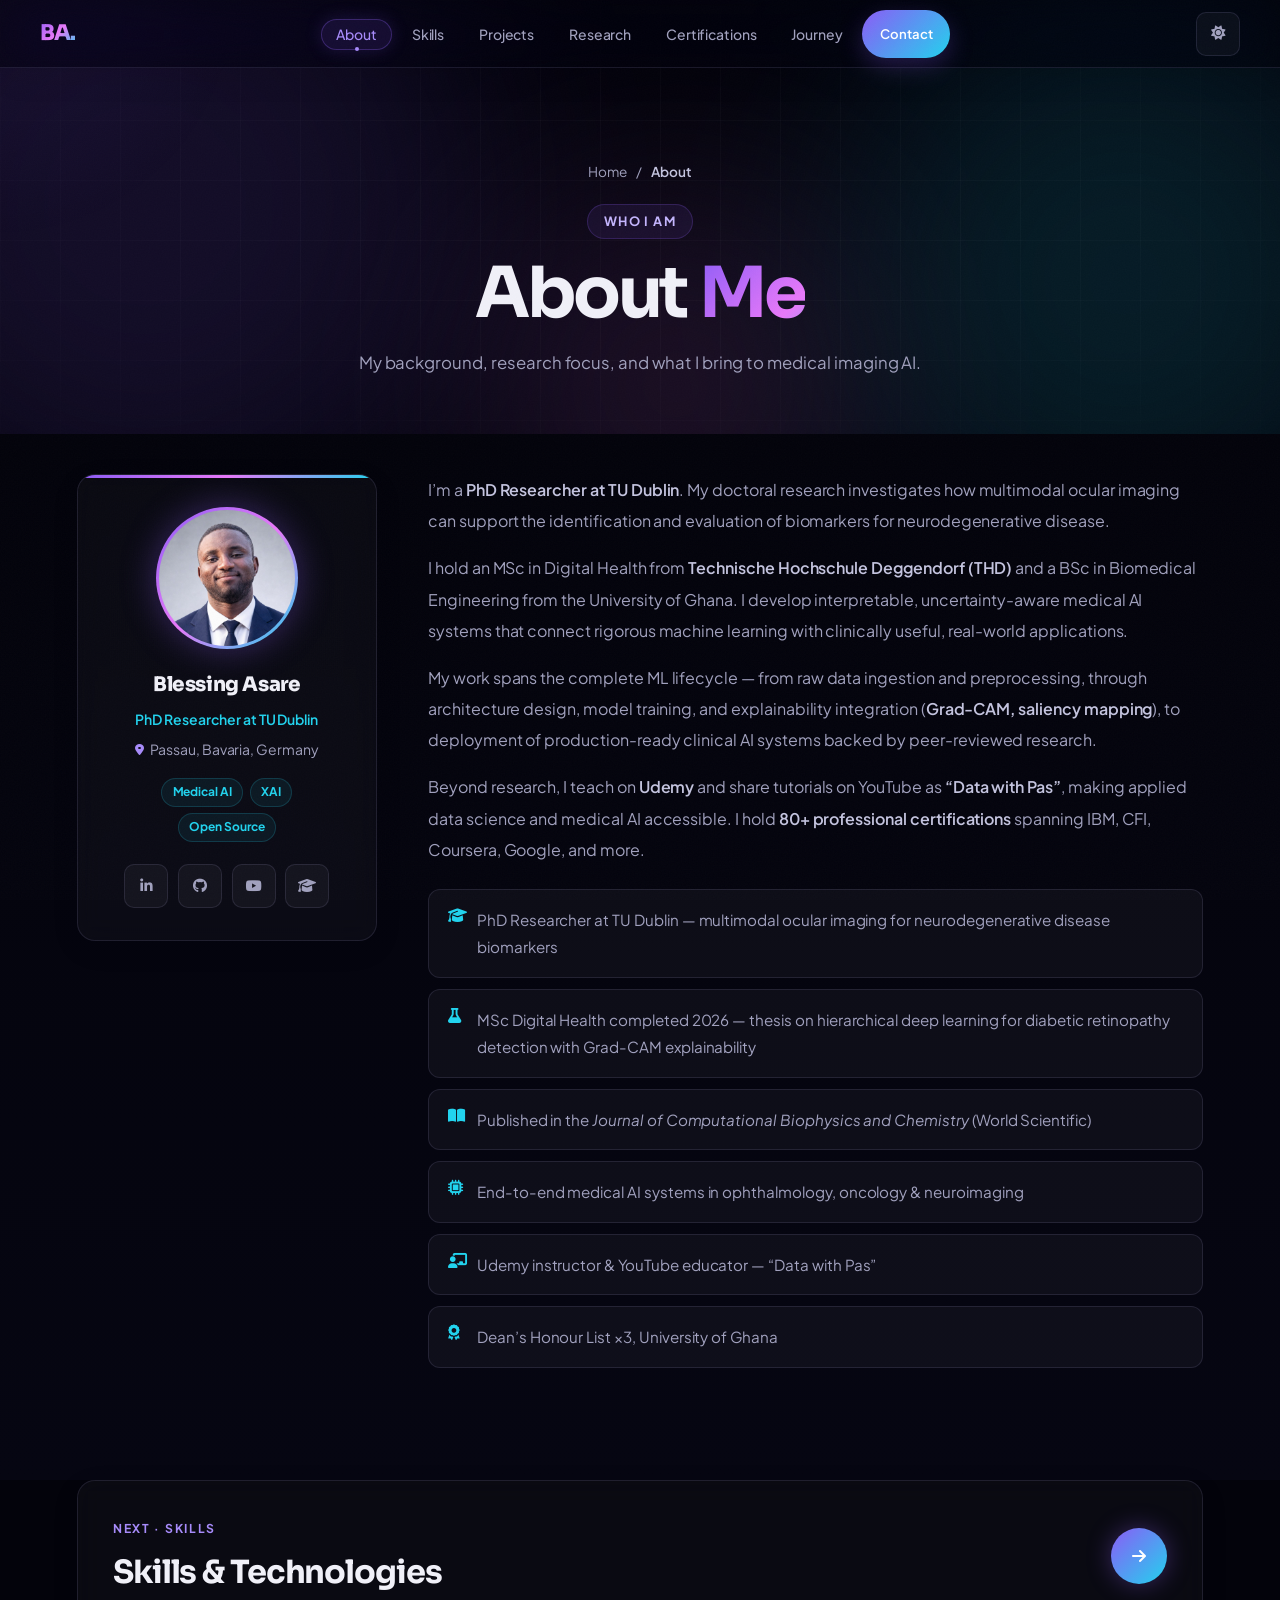
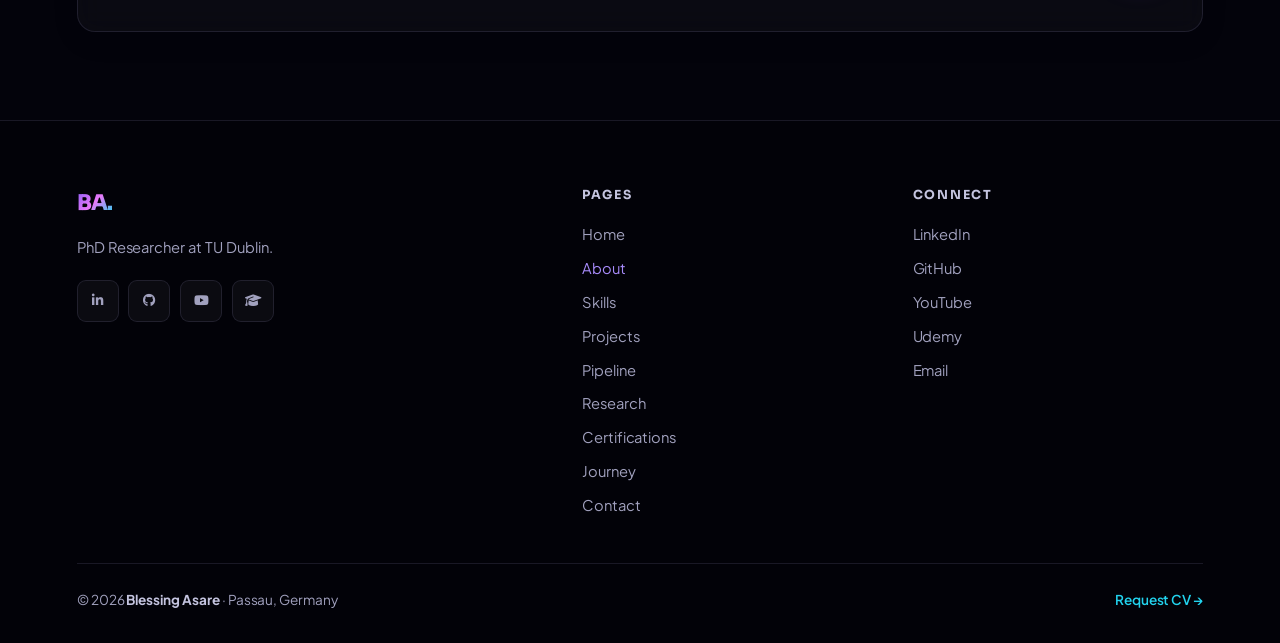
==== commit a38b727a: "Shorten footer tagline to PhD Researcher at TU Dublin" ====
--- a/about.html
+++ b/about.html
@@ -104,7 +104,7 @@
     <div class="footer-top">
         <div class="footer-brand">
             <a href="index.html" class="nav-logo">BA.</a>
-            <p>PhD Researcher at TU Dublin, building interpretable AI for medical imaging.</p>
+            <p>PhD Researcher at TU Dublin.</p>
             <div class="footer-socials">
                 <a href="https://www.linkedin.com/in/blessing-asare" target="_blank" class="footer-social-btn" title="LinkedIn" rel="noopener noreferrer" aria-label="LinkedIn"><i class="fab fa-linkedin-in"></i></a>
                 <a href="https://github.com/PasBless1" target="_blank" class="footer-social-btn" title="GitHub" rel="noopener noreferrer" aria-label="GitHub"><i class="fab fa-github"></i></a>
